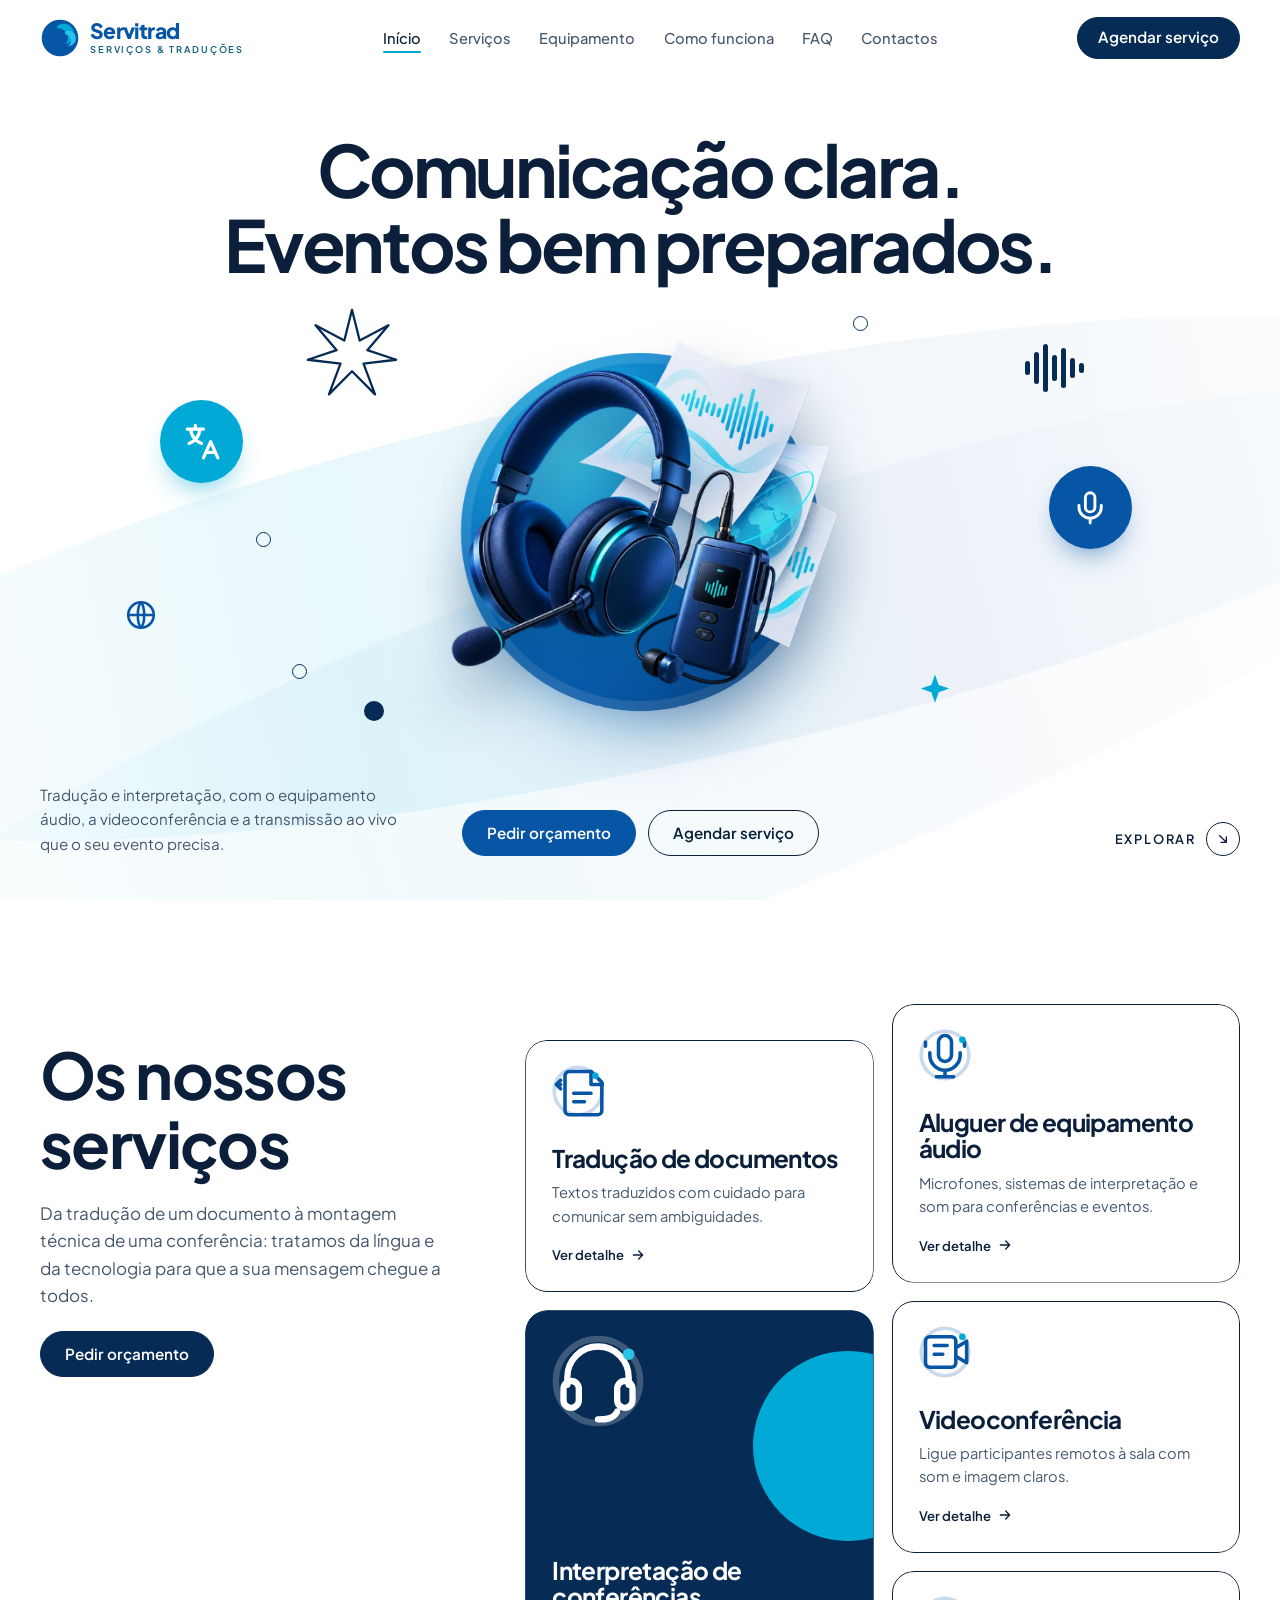
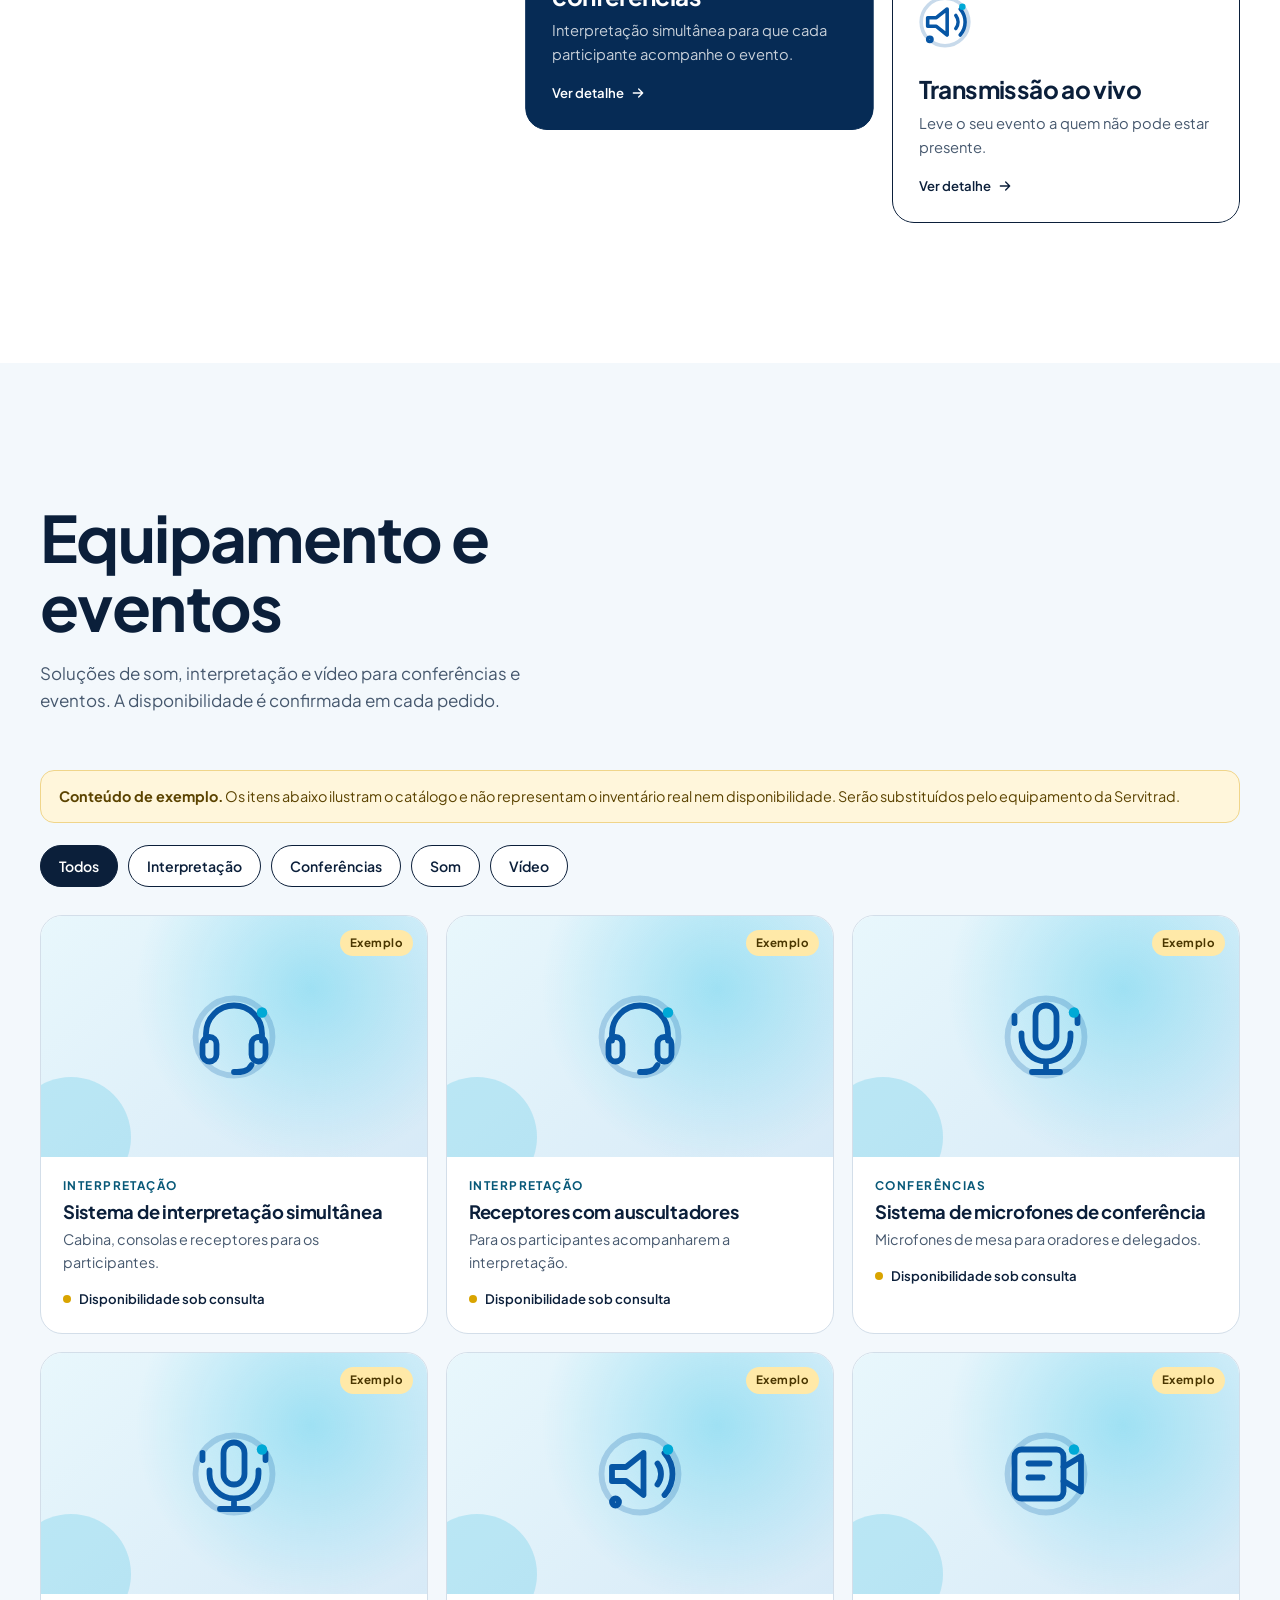
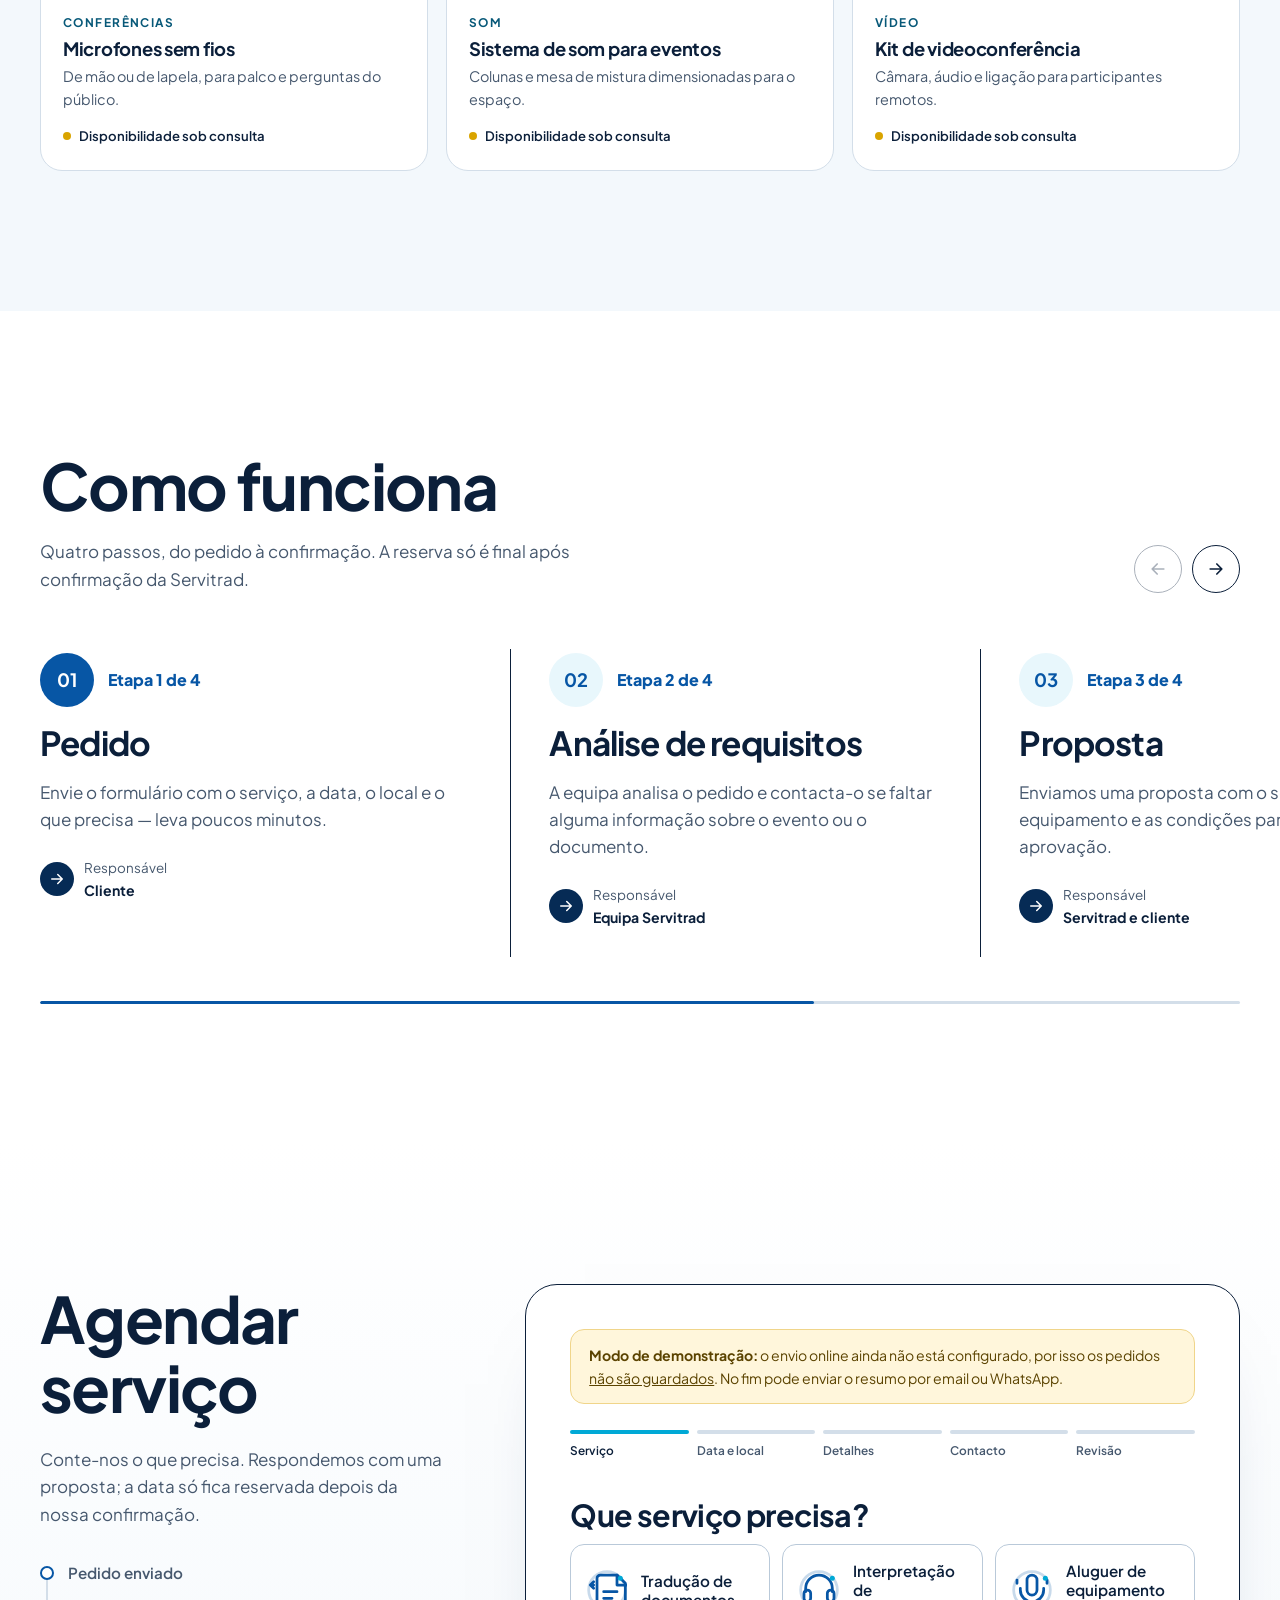
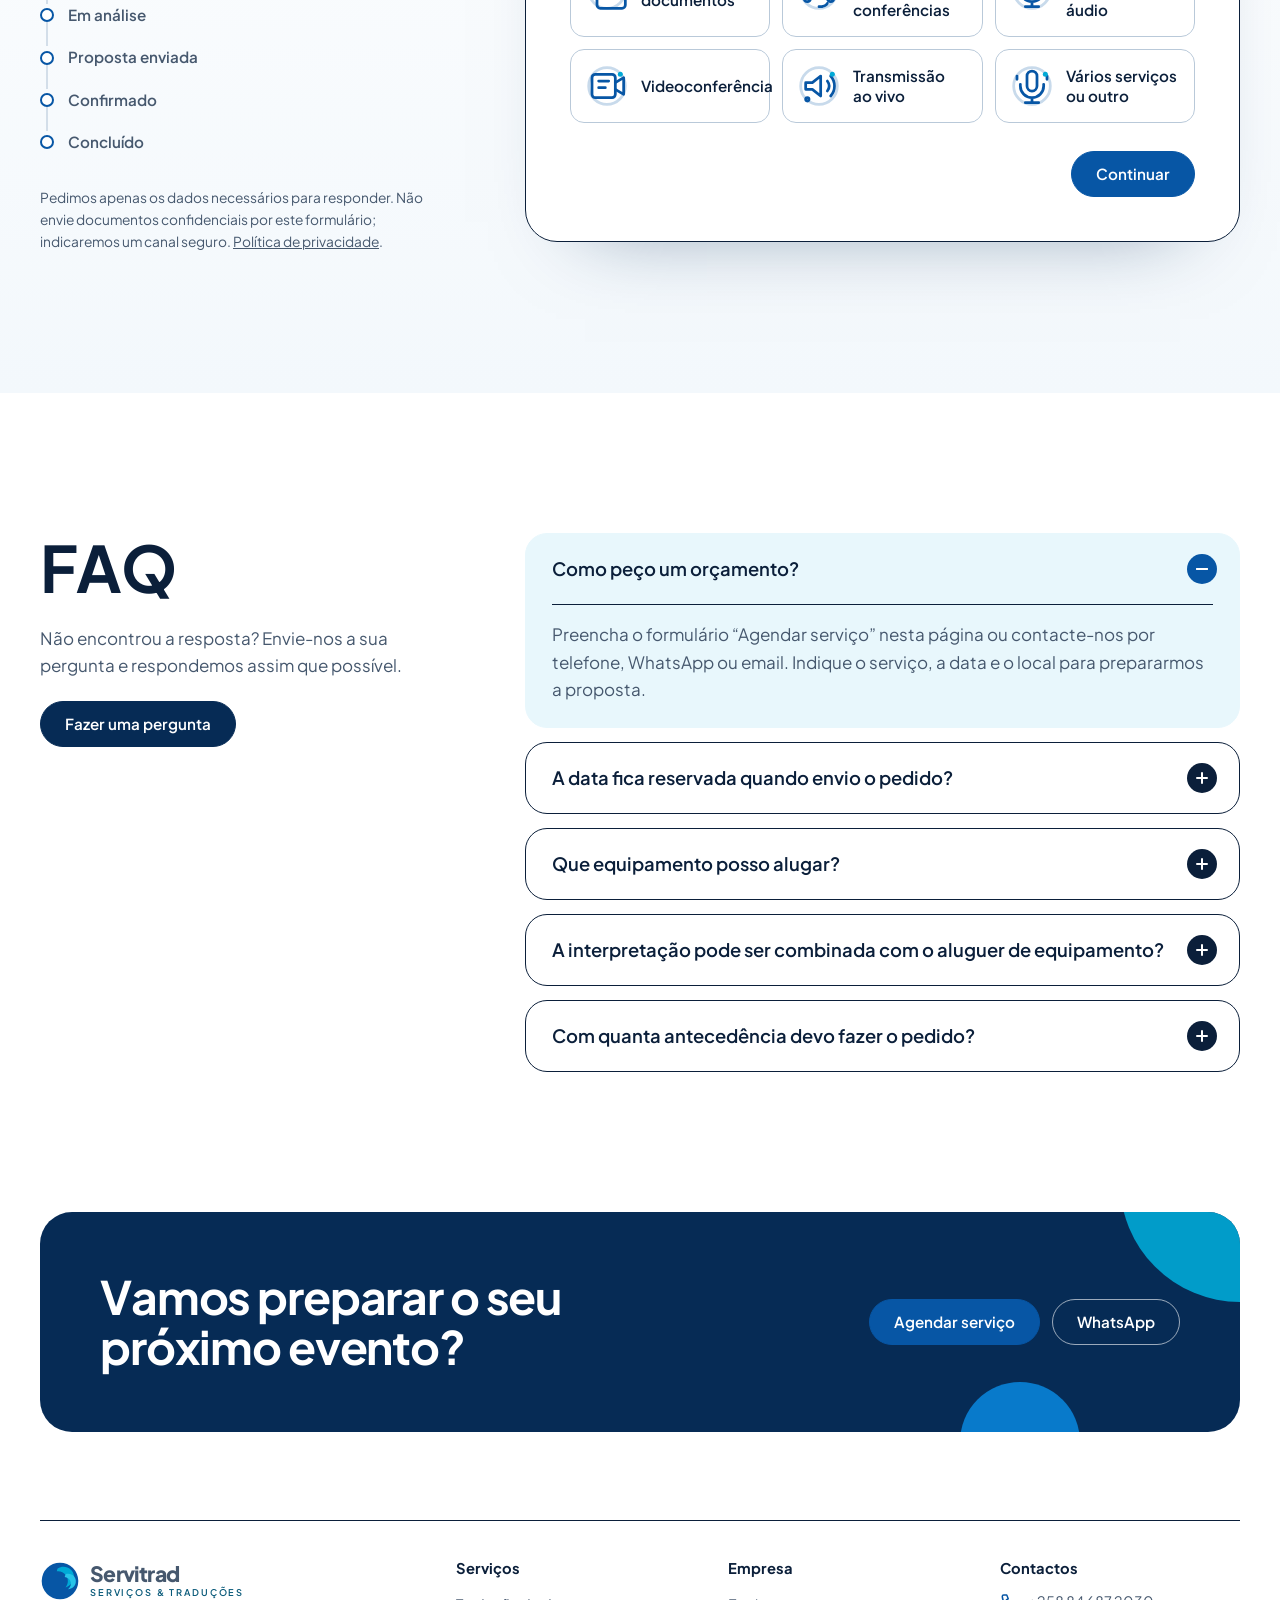
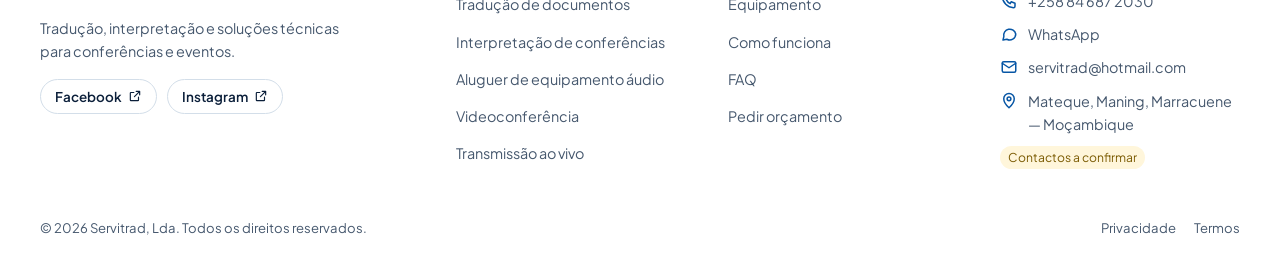
==== index.html @ ef5b6e53 "Website Servitrad: página única com experiência de scroll do vídeo de referência Hero com título let" ====
<!doctype html>
<html lang="pt-MZ">
<head>
  <meta charset="utf-8">
  <meta name="viewport" content="width=device-width, initial-scale=1">
  <title>Servitrad — Tradução, interpretação e soluções para eventos</title>
  <meta name="description" content="Servitrad, Lda: tradução de documentos, interpretação de conferências, aluguer de equipamento áudio, videoconferência e transmissão ao vivo em Moçambique.">
  <meta name="theme-color" content="#0756A5">
  <meta property="og:title" content="Servitrad — Comunicação clara. Eventos bem preparados.">
  <meta property="og:description" content="Tradução, interpretação e soluções técnicas para conferências e eventos.">
  <meta property="og:image" content="assets/3d/hero-interpretacao-traducao-3d-1000.webp">
  <script>document.documentElement.className+=" js"+(matchMedia("(prefers-reduced-motion: reduce)").matches?"":" motion")</script>
  <link rel="icon" href="assets/favicon.svg" type="image/svg+xml">
  <link rel="preconnect" href="https://fonts.googleapis.com">
  <link rel="preconnect" href="https://fonts.gstatic.com" crossorigin>
  <link href="https://fonts.googleapis.com/css2?family=Plus+Jakarta+Sans:wght@400;500;600;700;800&display=swap" rel="stylesheet">
  <link rel="preload" as="image" href="assets/3d/hero-interpretacao-traducao-3d-1000.webp" imagesrcset="assets/3d/hero-interpretacao-traducao-3d-640.webp 640w, assets/3d/hero-interpretacao-traducao-3d-1000.webp 1000w" imagesizes="(max-width: 700px) 80vw, 520px">
  <link rel="stylesheet" href="css/styles.css">
</head>
<body>
  <a class="skip-link" href="#conteudo">Saltar para o conteúdo</a>

  <!-- ============ CABEÇALHO ============ -->
  <header class="site-header" id="topo">
    <div class="container site-header__inner">
      <a class="brand" href="#inicio" aria-label="Servitrad — início">
        <svg class="brand__mark" viewBox="0 0 188 188" aria-hidden="true">
          <circle cx="94" cy="94" r="86" fill="#0756A5"/>
          <path d="M83 35c33-20 75 1 77 38 1 24-17 43-40 52 14-18 15-41 1-59-10-13-25-20-42-18 1-5 2-9 4-13Z" fill="#00A9D6"/>
          <path d="M120 62c28-8 53 13 48 40-3 16-17 29-36 31 13-11 17-27 10-40-5-10-14-17-26-18 2-5 3-9 4-13Z" fill="#27C4E8"/>
        </svg>
        <span class="brand__text"><span class="brand__name">Servitrad</span><span class="brand__tag">Serviços &amp; Traduções</span></span>
      </a>

      <nav class="main-nav" id="main-nav" aria-label="Navegação principal">
        <ul>
          <li><a href="#inicio">Início</a></li>
          <li><a href="#servicos">Serviços</a></li>
          <li><a href="#equipamento">Equipamento</a></li>
          <li><a href="#como-funciona">Como funciona</a></li>
          <li><a href="#faq">FAQ</a></li>
          <li><a href="#contactos">Contactos</a></li>
        </ul>
        <a class="btn btn--dark main-nav__cta-mobile" href="#agendar">Agendar serviço</a>
      </nav>

      <a class="btn btn--dark site-header__cta" href="#agendar">Agendar serviço</a>
      <button class="nav-toggle" type="button" aria-controls="main-nav" aria-expanded="false">
        <span class="sr-only">Abrir menu</span>
        <span class="nav-toggle__bar"></span><span class="nav-toggle__bar"></span>
      </button>
    </div>
  </header>

  <main id="conteudo">
    <!-- ============ HERO ============ -->
    <section class="hero" id="inicio" aria-labelledby="hero-title">
      <div class="hero__bg" aria-hidden="true"><span class="hero__beam hero__beam--1"></span><span class="hero__beam hero__beam--2"></span></div>
      <div class="container hero__inner">
        <h1 class="hero__title" id="hero-title" data-split>Comunicação clara.<br> Eventos bem preparados.</h1>

        <div class="hero__stage">
          <div class="hero__deco" aria-hidden="true">
            <span class="deco deco--bubble" data-depth="0.6" data-float="-40">
              <svg viewBox="0 0 24 24" fill="none" stroke="currentColor" stroke-width="1.8" stroke-linecap="round" stroke-linejoin="round"><path d="M4 5h9M8.5 3v2M6 5c0 4 3 7 6 8M11 5c0 4-3 7-6 8"/><path d="m13 21 4-9 4 9M14.5 18h5"/></svg>
            </span>
            <span class="deco deco--burst" data-depth="0.35" data-float="-90">
              <svg viewBox="0 0 100 100"><path d="M50 4 58 36 88 20 66 46 96 56 62 60 74 92 50 68 26 92 38 60 4 56 34 46 12 20 42 36Z" fill="#fff" stroke="currentColor" stroke-width="2.4" stroke-linejoin="round"/></svg>
            </span>
            <span class="deco deco--ring deco--ring-1" data-depth="0.9" data-float="-30"></span>
            <span class="deco deco--ring deco--ring-2" data-depth="0.5" data-float="-120"></span>
            <span class="deco deco--ring deco--ring-3" data-depth="0.7" data-float="-60"></span>
            <span class="deco deco--dot" data-depth="0.8" data-float="-70"></span>
            <span class="deco deco--wave" data-depth="0.45" data-float="-110">
              <i></i><i></i><i></i><i></i><i></i><i></i><i></i>
            </span>
            <span class="deco deco--mic" data-depth="0.55" data-float="-50">
              <svg viewBox="0 0 24 24" fill="none" stroke="currentColor" stroke-width="1.8" stroke-linecap="round" stroke-linejoin="round"><path d="M12 3a3 3 0 0 0-3 3v6a3 3 0 0 0 6 0V6a3 3 0 0 0-3-3Z"/><path d="M5 11v1a7 7 0 0 0 14 0v-1M12 19v3"/></svg>
            </span>
            <span class="deco deco--spark" data-depth="0.3" data-float="-140">
              <svg viewBox="0 0 24 24"><path d="M12 1l2.6 7.4L22 11l-7.4 2.6L12 21l-2.6-7.4L2 11l7.4-2.6Z" fill="currentColor"/></svg>
            </span>
            <span class="deco deco--globe" data-depth="0.65" data-float="-80">
              <svg viewBox="0 0 24 24" fill="none" stroke="currentColor" stroke-width="1.8" stroke-linecap="round"><circle cx="12" cy="12" r="9"/><path d="M3 12h18M12 3c3 3.2 3 14.8 0 18M12 3c-3 3.2-3 14.8 0 18"/></svg>
            </span>
          </div>

          <div class="hero__orb" data-hero-orb>
            <div class="hero__circle" aria-hidden="true"></div>
            <picture>
              <source type="image/webp" srcset="assets/3d/hero-interpretacao-traducao-3d-640.webp 640w, assets/3d/hero-interpretacao-traducao-3d-1000.webp 1000w" sizes="(max-width: 700px) 80vw, 520px">
              <img class="hero__img" src="assets/3d/hero-interpretacao-traducao-3d.png" width="1254" height="1254"
                   alt="Ilustração 3D de auscultadores de interpretação com microfone, receptor de bolso e folhas de documentos com ondas de som e um globo.">
            </picture>
          </div>
        </div>

        <div class="hero__foot">
          <p class="hero__lead">Tradução e interpretação, com o equipamento áudio, a videoconferência e a transmissão ao vivo que o seu evento precisa.</p>
          <div class="hero__ctas">
            <a class="btn btn--primary" href="#agendar" data-service-cta="">Pedir orçamento</a>
            <a class="btn btn--ghost" href="#agendar">Agendar serviço</a>
          </div>
          <a class="hero__explore" href="#servicos">Explorar <span class="hero__explore-icon"></span></a>
        </div>
      </div>
    </section>

    <!-- ============ SERVIÇOS ============ -->
    <section class="section services" id="servicos" aria-labelledby="servicos-title">
      <div class="container services__inner">
        <div class="services__intro" data-reveal>
          <h2 class="section-title" id="servicos-title" data-split>Os nossos serviços</h2>
          <p>Da tradução de um documento à montagem técnica de uma conferência: tratamos da língua e da tecnologia para que a sua mensagem chegue a todos.</p>
          <a class="btn btn--dark" href="#agendar">Pedir orçamento</a>
        </div>
        <div class="services__grid" id="services-grid"><!-- preenchido por main.js --></div>
      </div>
    </section>

    <!-- ============ EQUIPAMENTO ============ -->
    <section class="section equipment" id="equipamento" aria-labelledby="equipamento-title">
      <div class="container">
        <div class="section-head" data-reveal>
          <h2 class="section-title" id="equipamento-title" data-split>Equipamento e eventos</h2>
          <p>Soluções de som, interpretação e vídeo para conferências e eventos. A disponibilidade é confirmada em cada pedido.</p>
        </div>
        <div class="equipment__notice" id="equipment-notice" role="note" hidden>
          <strong>Conteúdo de exemplo.</strong> Os itens abaixo ilustram o catálogo e não representam o inventário real nem disponibilidade. Serão substituídos pelo equipamento da Servitrad.
        </div>
        <div class="filters" role="group" aria-label="Filtrar equipamento por categoria" id="equipment-filters"></div>
        <ul class="equipment__grid" id="equipment-grid"></ul>
      </div>
    </section>

    <!-- ============ COMO FUNCIONA (faixa horizontal) ============ -->
    <section class="section steps" id="como-funciona" aria-labelledby="como-funciona-title">
      <div class="container steps__head">
        <div data-reveal>
          <h2 class="section-title" id="como-funciona-title" data-split>Como funciona</h2>
          <p>Quatro passos, do pedido à confirmação. A reserva só é final após confirmação da Servitrad.</p>
        </div>
        <div class="steps__controls">
          <button class="icon-btn" type="button" data-steps-prev aria-label="Etapa anterior"></button>
          <button class="icon-btn" type="button" data-steps-next aria-label="Etapa seguinte"></button>
        </div>
      </div>
      <div class="steps__viewport">
        <ol class="steps__track" id="steps-track" tabindex="0" aria-label="Etapas do processo — use as setas para navegar"></ol>
      </div>
      <div class="container"><div class="steps__progress" aria-hidden="true"><span id="steps-progress"></span></div></div>
    </section>

    <!-- ============ AGENDAMENTO ============ -->
    <section class="section booking" id="agendar" aria-labelledby="agendar-title">
      <div class="container booking__inner">
        <div class="booking__aside" data-reveal>
          <h2 class="section-title" id="agendar-title" data-split>Agendar serviço</h2>
          <p>Conte-nos o que precisa. Respondemos com uma proposta; a data só fica reservada depois da nossa confirmação.</p>
          <ol class="status-list" aria-label="Estados de um pedido">
            <li><span></span>Pedido enviado</li>
            <li><span></span>Em análise</li>
            <li><span></span>Proposta enviada</li>
            <li><span></span>Confirmado</li>
            <li><span></span>Concluído</li>
          </ol>
          <p class="booking__privacy">Pedimos apenas os dados necessários para responder. Não envie documentos confidenciais por este formulário; indicaremos um canal seguro. <a href="privacidade.html">Política de privacidade</a>.</p>
        </div>

        <div class="booking__card" data-reveal>
          <div class="demo-banner" id="demo-banner" role="note" hidden>
            <strong>Modo de demonstração:</strong> o envio online ainda não está configurado, por isso os pedidos <u>não são guardados</u>. No fim pode enviar o resumo por email ou WhatsApp.
          </div>

          <ol class="stepper" id="stepper" aria-label="Progresso do pedido"></ol>

          <form class="booking-form" id="booking-form" novalidate>
            <!-- anti-spam -->
            <div class="hp" aria-hidden="true"><label>Não preencher <input type="text" name="website" tabindex="-1" autocomplete="off"></label></div>

            <fieldset class="form-step" data-step="0">
              <legend>Que serviço precisa?</legend>
              <div class="choice-grid" id="service-choices"></div>
              <p class="field-error" data-error-for="servico"></p>
            </fieldset>

            <fieldset class="form-step" data-step="1" hidden>
              <legend>Quando e onde?</legend>
              <div class="field-row">
                <div class="field"><label for="f-data">Data pretendida *</label><input id="f-data" name="data" type="date" required><p class="field-error" data-error-for="data"></p></div>
                <div class="field"><label for="f-hora-inicio">Hora de início</label><input id="f-hora-inicio" name="horaInicio" type="time"></div>
                <div class="field"><label for="f-hora-fim">Hora de fim</label><input id="f-hora-fim" name="horaFim" type="time"><p class="field-error" data-error-for="horaFim"></p></div>
              </div>
              <div class="field">
                <span class="label" id="lbl-modalidade">Modalidade *</span>
                <div class="pill-group" role="radiogroup" aria-labelledby="lbl-modalidade">
                  <label class="pill"><input type="radio" name="modalidade" value="Presencial" required><span>Presencial</span></label>
                  <label class="pill"><input type="radio" name="modalidade" value="Remota"><span>Remota</span></label>
                  <label class="pill"><input type="radio" name="modalidade" value="Híbrida"><span>Híbrida</span></label>
                  <label class="pill"><input type="radio" name="modalidade" value="Não se aplica (documentos)"><span>Não se aplica</span></label>
                </div>
                <p class="field-error" data-error-for="modalidade"></p>
              </div>
              <div class="field"><label for="f-local">Local ou cidade</label><input id="f-local" name="local" type="text" autocomplete="address-level2" placeholder="Ex.: hotel, centro de conferências, cidade"></div>
            </fieldset>

            <fieldset class="form-step" data-step="2" hidden>
              <legend>Detalhes do pedido</legend>
              <div class="field-row">
                <div class="field">
                  <label for="f-participantes">Dimensão aproximada</label>
                  <select id="f-participantes" name="participantes">
                    <option value="">Seleccione…</option>
                    <option>Até 20 pessoas</option>
                    <option>21–50 pessoas</option>
                    <option>51–150 pessoas</option>
                    <option>151–500 pessoas</option>
                    <option>Mais de 500 pessoas</option>
                    <option>Não se aplica</option>
                  </select>
                </div>
                <div class="field"><label for="f-idiomas">Idiomas necessários</label><input id="f-idiomas" name="idiomas" type="text" placeholder="Ex.: de … para …"></div>
              </div>
              <div class="field">
                <span class="label" id="lbl-req">Requisitos técnicos</span>
                <div class="pill-group" role="group" aria-labelledby="lbl-req">
                  <label class="pill"><input type="checkbox" name="requisitos" value="Sistema de interpretação"><span>Sistema de interpretação</span></label>
                  <label class="pill"><input type="checkbox" name="requisitos" value="Microfones"><span>Microfones</span></label>
                  <label class="pill"><input type="checkbox" name="requisitos" value="Som para o espaço"><span>Som para o espaço</span></label>
                  <label class="pill"><input type="checkbox" name="requisitos" value="Videoconferência"><span>Videoconferência</span></label>
                  <label class="pill"><input type="checkbox" name="requisitos" value="Transmissão ao vivo"><span>Transmissão ao vivo</span></label>
                  <label class="pill"><input type="checkbox" name="requisitos" value="Não sei / preciso de aconselhamento"><span>Preciso de aconselhamento</span></label>
                </div>
              </div>
              <div class="field"><label for="f-obs">Observações</label><textarea id="f-obs" name="observacoes" rows="4" maxlength="1500" placeholder="Programa, tipo de documento, número de salas, o que for útil."></textarea></div>
            </fieldset>

            <fieldset class="form-step" data-step="3" hidden>
              <legend>Os seus contactos</legend>
              <div class="field-row">
                <div class="field"><label for="f-nome">Nome *</label><input id="f-nome" name="nome" type="text" autocomplete="name" required maxlength="120"><p class="field-error" data-error-for="nome"></p></div>
                <div class="field"><label for="f-org">Organização</label><input id="f-org" name="organizacao" type="text" autocomplete="organization" maxlength="120"></div>
              </div>
              <div class="field-row">
                <div class="field"><label for="f-email">Email *</label><input id="f-email" name="email" type="email" autocomplete="email" required maxlength="160"><p class="field-error" data-error-for="email"></p></div>
                <div class="field"><label for="f-tel">Telefone / WhatsApp</label><input id="f-tel" name="telefone" type="tel" autocomplete="tel" maxlength="30" placeholder="+258 …"><p class="field-error" data-error-for="telefone"></p></div>
              </div>
              <label class="check"><input type="checkbox" name="consentimento" value="sim" required><span>Aceito ser contactado pela Servitrad sobre este pedido. Os dados são usados apenas para responder. *</span></label>
              <p class="field-error" data-error-for="consentimento"></p>
            </fieldset>

            <fieldset class="form-step" data-step="4" hidden>
              <legend>Rever e enviar</legend>
              <dl class="summary" id="summary"></dl>
              <p class="form-note">Ao enviar, o pedido fica no estado <strong>“Pedido enviado”</strong>. Não é uma reserva: a Servitrad confirma a disponibilidade e envia uma proposta.</p>
            </fieldset>

            <div class="form-actions">
              <button class="btn btn--ghost" type="button" data-prev hidden>Voltar</button>
              <button class="btn btn--primary" type="button" data-next>Continuar</button>
              <button class="btn btn--primary" type="submit" data-submit hidden>Enviar pedido</button>
            </div>
            <p class="form-status" id="form-status" role="status" aria-live="polite"></p>
          </form>

          <div class="form-result" id="form-result" hidden tabindex="-1"></div>
        </div>
      </div>
    </section>

    <!-- ============ FAQ ============ -->
    <section class="section faq" id="faq" aria-labelledby="faq-title">
      <div class="container faq__inner">
        <div class="faq__intro" data-reveal>
          <h2 class="section-title" id="faq-title" data-split>FAQ</h2>
          <p>Não encontrou a resposta? Envie-nos a sua pergunta e respondemos assim que possível.</p>
          <a class="btn btn--dark" href="#contactos">Fazer uma pergunta</a>
        </div>
        <div class="faq__list" id="faq-list"></div>
      </div>
    </section>

    <!-- ============ GUIAS E NOVIDADES (oculta sem artigos) ============ -->
    <section class="section articles" id="guias" aria-labelledby="guias-title" hidden>
      <div class="container">
        <div class="section-head section-head--split" data-reveal>
          <h2 class="section-title" id="guias-title" data-split>Guias e novidades</h2>
          <p>Conselhos práticos sobre tradução, interpretação e preparação técnica de eventos.</p>
        </div>
        <div class="articles__preview-note" id="articles-preview-note" role="note" hidden>Pré-visualização de layout — estes cartões não são artigos reais e não estão publicados.</div>
        <div class="articles__grid" id="articles-grid"></div>
      </div>
    </section>
  </main>

  <!-- ============ RODAPÉ ============ -->
  <footer class="site-footer" id="contactos" aria-labelledby="contactos-title">
    <div class="container">
      <div class="site-footer__cta" data-reveal>
        <h2 id="contactos-title" data-split>Vamos preparar o seu próximo evento?</h2>
        <div class="site-footer__cta-actions">
          <a class="btn btn--primary" href="#agendar">Agendar serviço</a>
          <a class="btn btn--ghost-light" id="footer-whatsapp" href="#" target="_blank" rel="noopener">WhatsApp</a>
        </div>
      </div>
      <div class="site-footer__grid">
        <div class="site-footer__brand">
          <a class="brand brand--light" href="#inicio" aria-label="Servitrad — voltar ao início">
            <svg class="brand__mark" viewBox="0 0 188 188" aria-hidden="true">
              <circle cx="94" cy="94" r="86" fill="#0756A5"/>
              <path d="M83 35c33-20 75 1 77 38 1 24-17 43-40 52 14-18 15-41 1-59-10-13-25-20-42-18 1-5 2-9 4-13Z" fill="#00A9D6"/>
              <path d="M120 62c28-8 53 13 48 40-3 16-17 29-36 31 13-11 17-27 10-40-5-10-14-17-26-18 2-5 3-9 4-13Z" fill="#27C4E8"/>
            </svg>
            <span class="brand__text"><span class="brand__name">Servitrad</span><span class="brand__tag">Serviços &amp; Traduções</span></span>
          </a>
          <p>Tradução, interpretação e soluções técnicas para conferências e eventos.</p>
          <ul class="socials" id="footer-socials"></ul>
        </div>
        <div><h3>Serviços</h3><ul id="footer-services"></ul></div>
        <div><h3>Empresa</h3><ul>
          <li><a href="#equipamento">Equipamento</a></li>
          <li><a href="#como-funciona">Como funciona</a></li>
          <li><a href="#faq">FAQ</a></li>
          <li><a href="#agendar">Pedir orçamento</a></li>
        </ul></div>
        <div><h3>Contactos</h3><ul class="contact-list" id="footer-contacts"></ul></div>
      </div>
      <div class="site-footer__bottom">
        <p>© <span id="year"></span> <span id="company-name"></span>. Todos os direitos reservados.</p>
        <ul><li><a href="privacidade.html">Privacidade</a></li><li><a href="privacidade.html#termos">Termos</a></li></ul>
      </div>
    </div>
  </footer>

  <!-- Detalhe de serviço -->
  <dialog class="service-dialog" id="service-dialog" aria-labelledby="dialog-title">
    <div class="service-dialog__inner">
      <button class="icon-btn service-dialog__close" type="button" data-close aria-label="Fechar"></button>
      <div class="service-dialog__icon" id="dialog-icon"></div>
      <h3 id="dialog-title"></h3>
      <p id="dialog-text"></p>
      <ul class="ticks" id="dialog-points"></ul>
      <a class="btn btn--primary" href="#agendar" id="dialog-cta">Pedir orçamento</a>
    </div>
  </dialog>

  <noscript>
    <div class="noscript">Para ver todo o conteúdo e enviar pedidos, active o JavaScript. Contacto: +258 84 687 2030 · servitrad@hotmail.com</div>
  </noscript>

  <script src="js/content.js"></script>
  <script src="js/icons.js"></script>
  <script src="js/main.js"></script>
</body>
</html>
---- css/styles.css ----
/* ==========================================================================
   Servitrad — estilos
   Estrutura: tokens · base · componentes · secções · animação · responsivo
   ========================================================================== */

:root {
  /* Marca (estimativa da página pública — ver docs/referencia) */
  --royal: #0756A5;
  --vivid: #087ACB;
  --cyan: #00A9D6;
  --cyan-2: #27C4E8;
  --petrol: #075878;
  --deep: #062B55;          /* azul profundo para superfícies escuras */

  /* Neutros */
  --ink: #0B1F3A;
  --ink-soft: #46586E;
  --line: #0B1F3A;
  --line-soft: #D3DEE9;
  --tint: #E8F7FC;
  --tint-2: #F3F8FC;
  --bg: #FFFFFF;

  --radius-s: 14px;
  --radius: 22px;
  --radius-l: 32px;
  --shadow: 0 18px 40px -22px rgba(6, 43, 85, .45);
  --ease: cubic-bezier(.22, .8, .24, 1);
  --container: 1200px;
  --gutter: clamp(16px, 4vw, 40px);
  --header-h: 76px;

  --font: "Plus Jakarta Sans", system-ui, -apple-system, "Segoe UI", Roboto, Arial, sans-serif;
  color-scheme: light;
}

/* ---------- base ---------- */
*, *::before, *::after { box-sizing: border-box; }
html { scroll-behavior: smooth; scroll-padding-top: calc(var(--header-h) + 12px); -webkit-text-size-adjust: 100%; }
body {
  margin: 0;
  font-family: var(--font);
  font-size: 1.0625rem;
  line-height: 1.6;
  color: var(--ink);
  background: var(--bg);
  overflow-x: hidden;
  -webkit-font-smoothing: antialiased;
}
img, svg { display: block; max-width: 100%; }
a { color: inherit; }
button, input, select, textarea { font: inherit; color: inherit; }
h1, h2, h3, h4 { margin: 0; line-height: 1.08; letter-spacing: -0.025em; font-weight: 700; }
p { margin: 0; }
ul, ol { margin: 0; padding: 0; list-style: none; }
[hidden] { display: none !important; }

:focus-visible { outline: 3px solid var(--vivid); outline-offset: 3px; border-radius: 6px; }

.container { width: 100%; max-width: calc(var(--container) + 2 * var(--gutter)); margin: 0 auto; padding-inline: var(--gutter); }
.sr-only { position: absolute; width: 1px; height: 1px; overflow: hidden; clip: rect(0 0 0 0); white-space: nowrap; }
.skip-link { position: absolute; left: 16px; top: -60px; z-index: 100; background: var(--ink); color: #fff; padding: 10px 16px; border-radius: 999px; text-decoration: none; }
.skip-link:focus { top: 12px; }

.section { padding-block: clamp(72px, 11vw, 140px); position: relative; }
.section-title { font-size: clamp(2.3rem, 5.2vw, 4rem); }
.section-head { display: grid; gap: 18px; max-width: 640px; margin-bottom: clamp(32px, 5vw, 56px); }
.section-head p, .services__intro p, .faq__intro p, .steps__head p, .booking__aside > p { color: var(--ink-soft); max-width: 46ch; }
.section-head--split { max-width: none; grid-template-columns: 1fr minmax(0, 360px); align-items: end; }

/* ---------- botões ---------- */
.btn {
  --b-bg: var(--ink); --b-fg: #fff; --b-bd: var(--ink);
  display: inline-flex; align-items: center; justify-content: center; gap: .5em;
  min-height: 46px; padding: 0 24px;
  border-radius: 999px; border: 1.5px solid var(--b-bd);
  background: var(--b-bg); color: var(--b-fg);
  font-weight: 600; font-size: .95rem; text-decoration: none; cursor: pointer; white-space: nowrap;
  transition: transform .25s var(--ease), background-color .25s, color .25s, border-color .25s, box-shadow .25s;
}
.btn:hover { transform: translateY(-2px); box-shadow: var(--shadow); }
.btn:active { transform: translateY(0); }
.btn--dark { --b-bg: var(--deep); --b-bd: var(--deep); }
.btn--dark:hover { --b-bg: var(--royal); --b-bd: var(--royal); }
.btn--primary { --b-bg: var(--royal); --b-bd: var(--royal); }
.btn--primary:hover { --b-bg: var(--vivid); --b-bd: var(--vivid); }
.btn--ghost { --b-bg: transparent; --b-fg: var(--ink); --b-bd: var(--ink); }
.btn--ghost:hover { --b-bg: var(--ink); --b-fg: #fff; }
.btn--ghost-light { --b-bg: transparent; --b-fg: #fff; --b-bd: rgba(255,255,255,.6); }
.btn--ghost-light:hover { --b-bg: #fff; --b-fg: var(--deep); --b-bd: #fff; }
.btn[disabled] { opacity: .55; cursor: progress; transform: none; box-shadow: none; }

.icon-btn {
  width: 48px; height: 48px; border-radius: 50%;
  display: inline-grid; place-items: center;
  border: 1.5px solid var(--ink); background: #fff; color: var(--ink); cursor: pointer;
  transition: background-color .25s, color .25s, transform .25s var(--ease), opacity .25s;
}
.icon-btn svg { width: 20px; height: 20px; }
.icon-btn:hover:not([disabled]) { background: var(--ink); color: #fff; }
.icon-btn[disabled] { opacity: .35; cursor: default; }

/* ---------- marca ---------- */
.brand { display: inline-flex; align-items: center; gap: 10px; text-decoration: none; color: var(--royal); }
.brand__mark { width: 40px; height: 40px; flex: none; }
.brand__text { display: grid; line-height: 1; }
.brand__name { font-weight: 800; font-size: 1.32rem; letter-spacing: -0.03em; }
.brand__tag { font-size: .58rem; letter-spacing: .2em; text-transform: uppercase; color: var(--petrol); margin-top: 4px; font-weight: 600; }
.brand--light { color: var(--royal); }

/* ---------- cabeçalho ---------- */
.site-header {
  position: sticky; top: 0; z-index: 50;
  height: var(--header-h);
  background: rgba(255,255,255,.82);
  backdrop-filter: saturate(1.6) blur(14px);
  -webkit-backdrop-filter: saturate(1.6) blur(14px);
  border-bottom: 1px solid transparent;
  transition: border-color .3s, box-shadow .3s;
}
.site-header.is-scrolled { border-bottom-color: var(--line-soft); }
.site-header__inner { height: 100%; display: flex; align-items: center; gap: 24px; }
.main-nav { margin-inline: auto; }
.main-nav ul { display: flex; gap: clamp(14px, 2.2vw, 30px); }
.main-nav a:not(.btn) { text-decoration: none; font-size: .92rem; font-weight: 500; color: var(--ink-soft); position: relative; padding: 6px 0; transition: color .2s; }
.main-nav a:not(.btn)::after { content: ""; position: absolute; left: 0; right: 0; bottom: 0; height: 2px; background: var(--cyan); transform: scaleX(0); transform-origin: left; transition: transform .3s var(--ease); border-radius: 2px; }
.main-nav a:not(.btn):hover, .main-nav a[aria-current="true"] { color: var(--ink); }
.main-nav a:not(.btn):hover::after, .main-nav a[aria-current="true"]::after { transform: scaleX(1); }
.main-nav__cta-mobile { display: none; }
.site-header__cta { min-height: 42px; padding-inline: 20px; }

.nav-toggle { display: none; width: 46px; height: 46px; border-radius: 50%; border: 1.5px solid var(--ink); background: #fff; cursor: pointer; position: relative; }
.nav-toggle__bar { position: absolute; left: 13px; right: 13px; height: 2px; background: var(--ink); border-radius: 2px; transition: transform .3s var(--ease), top .3s var(--ease); }
.nav-toggle__bar:nth-of-type(2) { top: 18px; }
.nav-toggle__bar:nth-of-type(3) { top: 25px; }
.nav-toggle[aria-expanded="true"] .nav-toggle__bar:nth-of-type(2) { top: 21px; transform: rotate(45deg); }
.nav-toggle[aria-expanded="true"] .nav-toggle__bar:nth-of-type(3) { top: 21px; transform: rotate(-45deg); }

/* ---------- HERO ---------- */
.hero { position: relative; overflow: hidden; padding-top: clamp(28px, 5vw, 56px); padding-bottom: clamp(28px, 4vw, 44px); min-height: calc(100svh - var(--header-h)); display: flex; }
.hero__bg { position: absolute; inset: 0; pointer-events: none; }
.hero__beam { position: absolute; width: 140%; height: 46%; left: -20%; border-radius: 50%; background: linear-gradient(90deg, rgba(0,169,214,0), rgba(0,169,214,.09), rgba(7,86,165,.05), rgba(0,169,214,0)); transform: rotate(-12deg); }
.hero__beam--1 { top: 38%; }
.hero__beam--2 { top: 58%; opacity: .6; transform: rotate(-20deg); }
.hero__inner { position: relative; display: flex; flex-direction: column; align-items: center; flex: 1; }
.hero__title { text-align: center; font-size: clamp(2.3rem, 5.6vw, 5rem); line-height: 1.04; letter-spacing: -0.045em; font-weight: 700; text-wrap: balance; }

.hero__stage { position: relative; width: 100%; flex: 1; min-height: clamp(300px, 34vw, 430px); display: grid; place-items: center; margin-block: clamp(4px, 1.5vw, 16px); }
.hero__orb { position: relative; width: clamp(240px, 28vw, 380px); aspect-ratio: 1; will-change: transform; }
.hero__circle { position: absolute; inset: 0; border-radius: 50%; background: radial-gradient(circle at 32% 28%, var(--cyan-2) 0%, var(--vivid) 42%, var(--royal) 72%, var(--deep) 100%); box-shadow: 0 40px 80px -40px rgba(7,86,165,.7), inset 0 0 0 10px rgba(255,255,255,.12); }
.hero__circle::after { content: ""; position: absolute; inset: 8%; border-radius: 50%; background: linear-gradient(140deg, rgba(255,255,255,.28), rgba(255,255,255,0) 45%); }
.hero__img { position: absolute; width: 112%; max-width: none; left: -6%; top: -9%; height: auto; filter: drop-shadow(0 30px 30px rgba(6,43,85,.35)); }

.hero__deco { position: absolute; inset: 0; pointer-events: none; }
.deco { position: absolute; display: grid; place-items: center; will-change: transform; color: var(--deep); }
.deco--bubble { width: clamp(56px, 6.5vw, 84px); aspect-ratio: 1; border-radius: 50%; background: var(--cyan); color: #fff; left: 10%; top: 22%; box-shadow: 0 14px 30px -14px rgba(0,169,214,.8); }
.deco--bubble svg { width: 52%; }
.deco--burst { width: clamp(64px, 7.5vw, 104px); left: 22%; top: 2%; }
.deco--ring { border: 1.6px solid var(--deep); border-radius: 50%; width: 15px; aspect-ratio: 1; }
.deco--ring-1 { left: 18%; top: 50%; }
.deco--ring-2 { right: 31%; top: 4%; }
.deco--ring-3 { left: 21%; top: 78%; }
.deco--dot { width: 20px; aspect-ratio: 1; border-radius: 50%; background: var(--deep); left: 27%; top: 86%; }
.deco--wave { right: 13%; top: 10%; display: flex; gap: 4px; align-items: center; height: 48px; }
.deco--wave i { display: block; width: 5px; border-radius: 3px; background: var(--deep); }
.deco--wave i:nth-child(1) { height: 30%; } .deco--wave i:nth-child(2) { height: 65%; } .deco--wave i:nth-child(3) { height: 100%; }
.deco--wave i:nth-child(4) { height: 55%; } .deco--wave i:nth-child(5) { height: 85%; } .deco--wave i:nth-child(6) { height: 40%; } .deco--wave i:nth-child(7) { height: 22%; }
.deco--mic { width: clamp(56px, 6.5vw, 84px); aspect-ratio: 1; border-radius: 50%; background: var(--royal); color: #fff; right: 9%; top: 36%; box-shadow: 0 14px 30px -14px rgba(7,86,165,.8); }
.deco--mic svg { width: 46%; }
.deco--spark { width: 34px; right: 24%; top: 80%; color: var(--cyan); }
.deco--globe { width: 34px; left: 7%; top: 64%; color: var(--royal); }

.hero__foot { width: 100%; display: grid; grid-template-columns: 1fr auto 1fr; align-items: end; gap: 24px; }
.hero__lead { font-size: .95rem; color: var(--ink-soft); max-width: 33ch; }
.hero__ctas { display: flex; gap: 12px; flex-wrap: wrap; justify-content: center; }
.hero__explore { justify-self: end; display: inline-flex; align-items: center; gap: 10px; text-decoration: none; font-size: .8rem; letter-spacing: .14em; text-transform: uppercase; font-weight: 600; }
.hero__explore-icon { width: 34px; height: 34px; border-radius: 50%; border: 1.5px solid var(--ink); display: grid; place-items: center; transition: background .25s, color .25s, transform .3s var(--ease); }
.hero__explore-icon svg { width: 16px; height: 16px; }
.hero__explore:hover .hero__explore-icon { background: var(--ink); color: #fff; transform: rotate(45deg); }

/* ---------- SERVIÇOS ---------- */
.services__inner { display: grid; grid-template-columns: minmax(0, 0.8fr) minmax(0, 1.4fr); gap: clamp(32px, 6vw, 88px); align-items: start; }
.services__intro { display: grid; gap: 22px; justify-items: start; position: sticky; top: calc(var(--header-h) + 48px); }
.services__grid { display: grid; grid-template-columns: 1fr 1fr; gap: 18px; align-items: start; }
.services__col { display: grid; gap: 18px; }
.services__col:nth-child(2) { margin-top: -36px; }

.svc-card {
  --c-bg: #fff; --c-fg: var(--ink); --c-sub: var(--ink-soft);
  position: relative; overflow: hidden; isolation: isolate;
  display: flex; flex-direction: column; justify-content: flex-end; gap: 10px;
  width: 100%; min-height: 236px; padding: 24px 26px 26px;
  text-align: left; cursor: pointer;
  background: var(--c-bg); color: var(--c-fg);
  border: 1.5px solid var(--line); border-radius: var(--radius);
  transition: transform .35s var(--ease), box-shadow .35s var(--ease), background-color .45s, color .45s, border-color .35s;
}
.svc-card h3 { font-size: clamp(1.3rem, 1.9vw, 1.6rem); margin-top: 18px; }
.svc-card p { font-size: .92rem; color: var(--c-sub); transition: color .45s; }
.svc-card .svc-card__icon { width: 52px; height: 52px; margin-bottom: auto; flex: none; color: var(--royal); transition: color .45s, transform .45s var(--ease); }
.svc-card .svc-card__more { display: inline-flex; align-items: center; gap: 6px; font-size: .82rem; font-weight: 600; margin-top: 6px; }
.svc-card .svc-card__more svg { width: 16px; height: 16px; transition: transform .3s var(--ease); }
.svc-card::before {
  content: ""; position: absolute; z-index: -1; width: 150px; aspect-ratio: 1; border-radius: 50%;
  background: var(--cyan); right: -64px; top: 24px;
  transform: scale(0); transform-origin: 100% 50%; transition: transform .55s var(--ease), background-color .45s;
}
.svc-card:hover, .svc-card:focus-visible { transform: translateY(-6px); box-shadow: var(--shadow); }
.svc-card:hover::before, .svc-card:focus-visible::before { transform: scale(1); background: var(--tint); }
.svc-card:hover .svc-card__more svg { transform: translateX(4px); }
.svc-card:hover .svc-card__icon { transform: rotate(-6deg) scale(1.05); }
.svc-card--tall { min-height: 420px; }
.svc-card--tall .svc-card__icon { width: 92px; height: 92px; }
.svc-card--featured { --c-bg: var(--deep); --c-fg: #fff; --c-sub: rgba(255,255,255,.78); border-color: var(--deep); }
.svc-card--featured .svc-card__icon { color: #fff; }
.svc-card--featured::before { transform: scale(1); width: 190px; right: -70px; top: 40px; background: var(--cyan); }
.svc-card--featured:hover::before { background: var(--cyan-2); transform: scale(1.08); }
.svc-icon__ring { stroke: currentColor; opacity: .22; }
.svc-icon__dot { fill: var(--cyan); }
.svc-card--featured .svc-icon__dot { fill: var(--cyan-2); }

/* ---------- EQUIPAMENTO ---------- */
.equipment { background: var(--tint-2); }
.equipment__notice { display: block; padding: 14px 18px; border-radius: var(--radius-s); background: #FFF6DB; border: 1px solid #F0D58A; color: #5B4300; font-size: .9rem; margin-bottom: 22px; }
.filters { display: flex; flex-wrap: wrap; gap: 10px; margin-bottom: 28px; }
.filter { min-height: 42px; padding: 0 18px; border-radius: 999px; border: 1.5px solid var(--ink); background: #fff; cursor: pointer; font-weight: 600; font-size: .88rem; transition: background-color .25s, color .25s; }
.filter[aria-pressed="true"] { background: var(--ink); color: #fff; }
.filter:hover:not([aria-pressed="true"]) { background: var(--tint); }
.equipment__grid { display: grid; grid-template-columns: repeat(3, minmax(0, 1fr)); gap: 18px; }
.eq-card { background: #fff; border: 1.5px solid var(--line-soft); border-radius: var(--radius); overflow: hidden; display: flex; flex-direction: column; transition: transform .35s var(--ease), box-shadow .35s var(--ease), border-color .35s; }
.eq-card:hover { transform: translateY(-4px); box-shadow: var(--shadow); border-color: var(--royal); }
.eq-card__media { position: relative; aspect-ratio: 16 / 10; display: grid; place-items: center; background: radial-gradient(circle at 70% 30%, rgba(39,196,232,.35), transparent 55%), linear-gradient(140deg, var(--tint), #D7EAF7); overflow: hidden; }
.eq-card__media img { width: 100%; height: 100%; object-fit: cover; }
.eq-card__media .svc-icon { width: 84px; height: 84px; color: var(--royal); transition: transform .5s var(--ease); }
.eq-card:hover .eq-card__media .svc-icon { transform: scale(1.08) rotate(-4deg); }
.eq-card__media::after { content: ""; position: absolute; width: 120px; aspect-ratio: 1; border-radius: 50%; background: rgba(0,169,214,.18); left: -30px; bottom: -40px; }
.badge { position: absolute; top: 14px; right: 14px; z-index: 1; font-size: .72rem; font-weight: 700; letter-spacing: .04em; padding: 4px 10px; border-radius: 999px; background: var(--ink); color: #fff; }
.badge--example { background: #FFE9A8; color: #4A3600; }
.eq-card__body { padding: 20px 22px 24px; display: grid; gap: 6px; }
.eq-card__cat { font-size: .74rem; letter-spacing: .12em; text-transform: uppercase; color: var(--petrol); font-weight: 700; }
.eq-card h3 { font-size: 1.15rem; letter-spacing: -0.015em; }
.eq-card p { font-size: .9rem; color: var(--ink-soft); }
.eq-card__avail { margin-top: 8px; font-size: .82rem; font-weight: 600; color: var(--ink); display: flex; align-items: center; gap: 8px; }
.eq-card__avail::before { content: ""; width: 8px; height: 8px; border-radius: 50%; background: #D9A400; }

/* ---------- COMO FUNCIONA ---------- */
.steps { overflow: hidden; }
.steps__head { display: flex; justify-content: space-between; align-items: end; gap: 24px; margin-bottom: clamp(32px, 5vw, 56px); }
.steps__head > div:first-child { display: grid; gap: 18px; }
.steps__controls { display: flex; gap: 10px; flex: none; }
.steps__viewport { position: relative; }
.steps__track {
  display: flex; overflow-x: auto; overscroll-behavior-x: contain; scroll-snap-type: x mandatory;
  scroll-padding-inline: max(var(--gutter), calc((100vw - var(--container)) / 2));
  padding-inline: max(var(--gutter), calc((100vw - var(--container)) / 2));
  padding-bottom: 8px; scrollbar-width: none;
}
.steps__track::-webkit-scrollbar { display: none; }
.steps__track:focus-visible { outline-offset: -3px; }
.step { flex: 0 0 min(82vw, 470px); scroll-snap-align: start; padding: 4px clamp(20px, 3vw, 40px) 8px; border-left: 1.5px solid var(--line); display: grid; gap: 18px; align-content: start; }
.step:first-child { border-left: 0; padding-left: 0; }
.step__num { display: flex; align-items: center; gap: 14px; font-weight: 800; font-size: 1rem; color: var(--royal); }
.step__num b { display: grid; place-items: center; width: 54px; height: 54px; border-radius: 50%; background: var(--tint); font-size: 1.15rem; color: var(--royal); transition: background-color .4s, color .4s; }
.step:hover .step__num b, .step.is-current .step__num b { background: var(--royal); color: #fff; }
.step h3 { font-size: clamp(1.6rem, 2.6vw, 2.15rem); }
.step p { color: var(--ink-soft); max-width: 38ch; }
.step__chip { display: inline-flex; align-items: center; gap: 10px; font-size: .84rem; color: var(--ink-soft); margin-top: 6px; }
.step__chip span:first-child { width: 34px; height: 34px; border-radius: 50%; background: var(--deep); display: grid; place-items: center; }
.step__chip span:first-child svg { width: 18px; height: 18px; color: #fff; }
.step__chip strong { color: var(--ink); display: block; font-size: .88rem; }
.step--final { background: var(--deep); color: #fff; border-radius: var(--radius); border-left: 0; padding: 30px clamp(22px, 3vw, 40px); margin-left: 24px; position: relative; overflow: hidden; }
.step--final p { color: rgba(255,255,255,.8); }
.step--final .step__num, .step--final .step__chip, .step--final .step__chip strong { color: #fff; }
.step--final .step__num b { background: var(--cyan); color: var(--deep); }
.step--final::after { content: ""; position: absolute; width: 180px; aspect-ratio: 1; border-radius: 50%; background: var(--cyan); opacity: .9; right: -80px; bottom: -80px; }
.step--final > * { position: relative; z-index: 1; }
.steps__progress { margin-top: 36px; height: 3px; border-radius: 3px; background: var(--line-soft); overflow: hidden; }
.steps__progress span { display: block; height: 100%; width: 25%; background: var(--royal); border-radius: 3px; transform-origin: left; transition: width .2s linear; }

/* ---------- AGENDAMENTO ---------- */
.booking { background: linear-gradient(180deg, #fff 0%, var(--tint-2) 100%); }
.booking__inner { display: grid; grid-template-columns: minmax(0, 0.8fr) minmax(0, 1.4fr); gap: clamp(32px, 6vw, 88px); align-items: start; }
.booking__aside { display: grid; gap: 24px; position: sticky; top: calc(var(--header-h) + 48px); }
.booking__privacy { font-size: .86rem; color: var(--ink-soft); }
.status-list { display: grid; gap: 0; counter-reset: s; }
.status-list li { position: relative; display: flex; align-items: center; gap: 14px; padding: 9px 0; font-weight: 600; font-size: .95rem; color: var(--ink-soft); }
.status-list li span { width: 14px; height: 14px; border-radius: 50%; border: 2px solid var(--royal); background: #fff; flex: none; position: relative; z-index: 1; }
.status-list li:not(:last-child)::after { content: ""; position: absolute; left: 6px; top: 28px; height: calc(100% - 18px); width: 2px; background: var(--line-soft); }
.status-list li.is-done span { background: var(--royal); }
.status-list li.is-done { color: var(--ink); }

.booking__card { background: #fff; border: 1.5px solid var(--line); border-radius: var(--radius-l); padding: clamp(22px, 4vw, 44px); box-shadow: 0 40px 80px -60px rgba(6,43,85,.5); }
.demo-banner { display: block; padding: 14px 18px; border-radius: var(--radius-s); background: #FFF6DB; border: 1px solid #F0D58A; color: #5B4300; font-size: .88rem; margin-bottom: 26px; }

.stepper { display: grid; grid-template-columns: repeat(5, 1fr); gap: 8px; margin-bottom: 30px; }
.stepper li { display: grid; gap: 8px; font-size: .74rem; font-weight: 600; color: var(--ink-soft); }
.stepper li::before { content: ""; height: 4px; border-radius: 4px; background: var(--line-soft); transition: background-color .4s var(--ease); }
.stepper li.is-active, .stepper li.is-done { color: var(--ink); }
.stepper li.is-active::before { background: var(--cyan); }
.stepper li.is-done::before { background: var(--royal); }

.form-step { border: 0; margin: 0; padding: 0; display: grid; gap: 20px; min-width: 0; }
.form-step.is-entering { animation: stepIn .5s var(--ease); }
@keyframes stepIn { from { opacity: 0; transform: translateX(24px); } }
.form-step legend { font-size: clamp(1.4rem, 2.4vw, 1.9rem); font-weight: 700; letter-spacing: -0.02em; margin-bottom: 4px; padding: 0; }
.field { display: grid; gap: 8px; min-width: 0; }
.field-row { display: grid; grid-template-columns: repeat(auto-fit, minmax(170px, 1fr)); gap: 16px; }
.field label, .label { font-size: .86rem; font-weight: 600; }
input[type="text"], input[type="email"], input[type="tel"], input[type="date"], input[type="time"], select, textarea {
  width: 100%; min-height: 50px; padding: 12px 16px;
  border: 1.5px solid #B9C9D9; border-radius: var(--radius-s); background: #fff;
  font-size: 1rem; transition: border-color .2s, box-shadow .2s;
}
textarea { resize: vertical; min-height: 120px; }
input:hover, select:hover, textarea:hover { border-color: var(--ink-soft); }
input:focus, select:focus, textarea:focus { outline: none; border-color: var(--royal); box-shadow: 0 0 0 4px rgba(8,122,203,.18); }
[aria-invalid="true"] { border-color: #C0292B !important; }
.field-error { color: #B3261E; font-size: .82rem; font-weight: 600; min-height: 0; }
.field-error:empty { display: none; }

.choice-grid { display: grid; grid-template-columns: repeat(auto-fit, minmax(200px, 1fr)); gap: 12px; }
.choice { position: relative; display: flex; align-items: center; gap: 14px; padding: 16px; border: 1.5px solid #B9C9D9; border-radius: var(--radius-s); cursor: pointer; transition: border-color .25s, background-color .25s, transform .25s var(--ease); }
.choice:hover { border-color: var(--ink); transform: translateY(-2px); }
.choice input { position: absolute; opacity: 0; pointer-events: none; }
.choice .svc-icon { width: 40px; height: 40px; flex: none; color: var(--royal); }
.choice span { font-weight: 600; font-size: .95rem; line-height: 1.3; }
.choice:has(input:checked) { border-color: var(--royal); background: var(--tint); box-shadow: inset 0 0 0 1px var(--royal); }
.choice:has(input:focus-visible) { outline: 3px solid var(--vivid); outline-offset: 2px; }

.pill-group { display: flex; flex-wrap: wrap; gap: 10px; }
.pill { position: relative; cursor: pointer; }
.pill input { position: absolute; opacity: 0; pointer-events: none; }
.pill span { display: inline-flex; align-items: center; min-height: 42px; padding: 0 18px; border-radius: 999px; border: 1.5px solid #B9C9D9; font-size: .9rem; font-weight: 600; transition: background-color .2s, border-color .2s, color .2s; }
.pill:hover span { border-color: var(--ink); }
.pill input:checked + span { background: var(--deep); border-color: var(--deep); color: #fff; }
.pill input:focus-visible + span { outline: 3px solid var(--vivid); outline-offset: 2px; }

.check { display: flex; gap: 12px; align-items: flex-start; font-size: .9rem; color: var(--ink-soft); cursor: pointer; }
.check input { width: 22px; height: 22px; margin: 1px 0 0; accent-color: var(--royal); flex: none; }

.summary { display: grid; grid-template-columns: minmax(120px, auto) 1fr; gap: 10px 20px; margin: 0; padding: 20px; background: var(--tint-2); border-radius: var(--radius-s); font-size: .93rem; }
.summary dt { color: var(--ink-soft); font-weight: 600; }
.summary dd { margin: 0; overflow-wrap: anywhere; }
.form-note { font-size: .88rem; color: var(--ink-soft); }

.form-actions { display: flex; gap: 12px; justify-content: flex-end; margin-top: 28px; flex-wrap: wrap; }
.form-status { margin-top: 12px; font-size: .9rem; font-weight: 600; color: #B3261E; }
.form-status:empty { display: none; }
.hp { position: absolute; left: -9999px; width: 1px; height: 1px; overflow: hidden; }

.form-result { display: grid; gap: 18px; animation: stepIn .5s var(--ease); }
.form-result:focus { outline: none; }
.form-result h3 { font-size: clamp(1.5rem, 2.6vw, 2rem); }
.form-result p { color: var(--ink-soft); }
.form-result__icon { width: 64px; height: 64px; border-radius: 50%; display: grid; place-items: center; background: var(--royal); color: #fff; }
.form-result__icon svg { width: 30px; }
.form-result__icon--warn { background: #FFE9A8; color: #4A3600; }
.form-result .status-list { margin-block: 4px; }
.form-result__actions { display: flex; gap: 12px; flex-wrap: wrap; }

/* ---------- FAQ ---------- */
.faq__inner { display: grid; grid-template-columns: minmax(0, 0.8fr) minmax(0, 1.4fr); gap: clamp(32px, 6vw, 88px); align-items: start; }
.faq__intro { display: grid; gap: 22px; justify-items: start; position: sticky; top: calc(var(--header-h) + 48px); }
.faq__list { display: grid; gap: 14px; }
.faq-item { border: 1.5px solid var(--line); border-radius: var(--radius); background: #fff; transition: background-color .45s var(--ease), border-color .45s, transform .3s var(--ease), box-shadow .3s; }
.faq-item:hover { box-shadow: 0 12px 30px -24px rgba(6,43,85,.6); }
.faq-item.is-open { background: var(--tint); border-color: var(--tint); }
.faq-item h3 { font-size: inherit; letter-spacing: normal; }
.faq-item__q { width: 100%; display: flex; align-items: center; justify-content: space-between; gap: 18px; padding: 20px 22px 20px 26px; background: none; border: 0; text-align: left; cursor: pointer; font-weight: 600; line-height: 1.35; font-size: clamp(1rem, 1.5vw, 1.15rem); border-radius: var(--radius); }
.faq-item__icon { position: relative; flex: none; width: 30px; height: 30px; border-radius: 50%; background: var(--ink); transition: background-color .3s, transform .45s var(--ease); }
.faq-item__icon::before, .faq-item__icon::after { content: ""; position: absolute; left: 50%; top: 50%; width: 12px; height: 2px; margin: -1px 0 0 -6px; background: #fff; border-radius: 2px; transition: transform .45s var(--ease); }
.faq-item__icon::after { transform: rotate(90deg); }
.faq-item.is-open .faq-item__icon { background: var(--royal); transform: rotate(180deg); }
.faq-item.is-open .faq-item__icon::after { transform: rotate(0deg); }
.faq-item__a { display: grid; grid-template-rows: 0fr; transition: grid-template-rows .5s var(--ease); }
.faq-item.is-open .faq-item__a { grid-template-rows: 1fr; }
.faq-item__a > div { overflow: hidden; }
.faq-item__a p { margin: 0 26px 24px; padding-top: 16px; border-top: 1.5px solid var(--ink); color: var(--ink-soft); max-width: 62ch; }

/* ---------- ARTIGOS ---------- */
.articles__preview-note { padding: 12px 16px; border-radius: var(--radius-s); background: #FFF6DB; border: 1px solid #F0D58A; color: #5B4300; font-size: .88rem; margin-bottom: 22px; }
.articles__grid { display: grid; grid-template-columns: repeat(auto-fit, minmax(min(100%, 340px), 1fr)); gap: 24px; }
.article-card { display: grid; gap: 14px; text-decoration: none; }
.article-card__media { position: relative; aspect-ratio: 16 / 9; border-radius: var(--radius); overflow: hidden; background: linear-gradient(140deg, var(--tint), #CFE7F6); }
.article-card:nth-child(even) .article-card__media { background: linear-gradient(140deg, var(--royal), var(--cyan)); }
.article-card__media img { width: 100%; height: 100%; object-fit: cover; transition: transform .6s var(--ease); }
.article-card__media::before { content: ""; position: absolute; width: 46%; aspect-ratio: 1; border-radius: 50%; background: rgba(255,255,255,.35); left: 18%; top: 22%; transition: transform .6s var(--ease); }
.article-card:hover .article-card__media::before, .article-card:hover .article-card__media img { transform: scale(1.06); }
.article-card .badge { background: var(--ink); }
.article-card h3 { font-size: clamp(1.2rem, 1.8vw, 1.45rem); letter-spacing: -0.02em; }
.article-card p { color: var(--ink-soft); font-size: .93rem; }

/* ---------- RODAPÉ ---------- */
.site-footer { padding-bottom: 32px; }
.site-footer__cta { position: relative; overflow: hidden; display: flex; align-items: center; justify-content: space-between; gap: 28px; flex-wrap: wrap; background: var(--deep); color: #fff; border-radius: var(--radius-l); padding: clamp(32px, 5vw, 60px); margin-bottom: clamp(56px, 8vw, 88px); }
.site-footer__cta::before, .site-footer__cta::after { content: ""; position: absolute; border-radius: 50%; }
.site-footer__cta::before { width: 240px; aspect-ratio: 1; background: var(--cyan); right: -120px; top: -150px; opacity: .9; }
.site-footer__cta::after { width: 120px; aspect-ratio: 1; background: var(--vivid); right: 160px; bottom: -70px; }
.site-footer__cta > * { position: relative; z-index: 1; }
.site-footer__cta h2 { font-size: clamp(1.8rem, 3.6vw, 2.9rem); max-width: 18ch; }
.site-footer__cta-actions { display: flex; gap: 12px; flex-wrap: wrap; }
.site-footer__grid { display: grid; grid-template-columns: 1.6fr repeat(3, 1fr); gap: 32px; padding-top: 40px; border-top: 1.5px solid var(--ink); }
.site-footer__grid h3 { font-size: .92rem; letter-spacing: 0; margin-bottom: 14px; }
.site-footer__grid ul { display: grid; gap: 10px; }
.site-footer__grid a { text-decoration: none; color: var(--ink-soft); font-size: .9rem; transition: color .2s; }
.site-footer__grid a:hover { color: var(--royal); text-decoration: underline; }
.site-footer__brand { display: grid; gap: 16px; align-content: start; justify-items: start; }
.site-footer__brand p { color: var(--ink-soft); font-size: .9rem; max-width: 30ch; }
.socials { display: flex !important; gap: 10px; }
.socials a { display: inline-flex; align-items: center; gap: 6px; padding: 6px 14px; border: 1.5px solid var(--line-soft); border-radius: 999px; font-weight: 600; font-size: .84rem !important; color: var(--ink) !important; }
.socials a:hover { border-color: var(--ink); text-decoration: none !important; }
.socials svg { width: 14px; height: 14px; }
.contact-list li { display: flex; gap: 10px; align-items: flex-start; font-size: .9rem; color: var(--ink-soft); }
.contact-list svg { width: 18px; height: 18px; flex: none; margin-top: 2px; color: var(--royal); }
.contact-list .note { font-size: .76rem; color: #7A5A00; background: #FFF6DB; padding: 2px 8px; border-radius: 999px; }
.site-footer__bottom { display: flex; justify-content: space-between; gap: 16px; flex-wrap: wrap; margin-top: 48px; font-size: .82rem; color: var(--ink-soft); }
.site-footer__bottom ul { display: flex; gap: 18px; }
.site-footer__bottom a { text-decoration: none; }
.site-footer__bottom a:hover { text-decoration: underline; }

/* ---------- diálogo ---------- */
.service-dialog { border: 0; padding: 0; border-radius: var(--radius-l); width: min(560px, calc(100vw - 32px)); max-height: calc(100svh - 32px); color: var(--ink); box-shadow: 0 40px 90px -30px rgba(6,43,85,.6); }
.service-dialog::backdrop { background: rgba(6, 43, 85, .45); backdrop-filter: blur(4px); }
.service-dialog[open] { animation: dialogIn .45s var(--ease); }
@keyframes dialogIn { from { opacity: 0; transform: translateY(24px) scale(.97); } }
.service-dialog__inner { position: relative; padding: clamp(26px, 5vw, 44px); display: grid; gap: 18px; justify-items: start; }
.service-dialog__close { position: absolute; top: 18px; right: 18px; }
.service-dialog__icon { width: 72px; height: 72px; color: var(--royal); }
.service-dialog h3 { font-size: clamp(1.6rem, 3vw, 2.1rem); padding-right: 50px; }
.service-dialog p { color: var(--ink-soft); }
.ticks { display: grid; gap: 10px; }
.ticks li { display: flex; gap: 10px; font-size: .95rem; }
.ticks svg { width: 20px; height: 20px; flex: none; color: var(--royal); margin-top: 2px; }

.noscript { position: fixed; bottom: 0; left: 0; right: 0; padding: 14px 18px; background: var(--deep); color: #fff; text-align: center; z-index: 99; }

/* ==========================================================================
   ANIMAÇÃO (apenas com JS activo e sem prefers-reduced-motion)
   ========================================================================== */
.js.motion .word { display: inline-block; white-space: nowrap; }
.js.motion .char { display: inline-block; opacity: 0; transform: translateY(.45em) rotate(4deg); transition: opacity .5s var(--ease), transform .7s var(--ease); transition-delay: calc(var(--i) * 24ms); }
.js.motion .is-split-in .char { opacity: 1; transform: none; }

.js.motion [data-reveal] { opacity: 0; transform: translateY(28px); transition: opacity .8s var(--ease), transform .9s var(--ease); }
.js.motion [data-reveal].is-visible { opacity: 1; transform: none; }

/* Hero: entrada */
.js.motion .hero__circle { transform: scale(.6); opacity: 0; transition: transform 1.1s var(--ease) .25s, opacity .8s ease .25s; }
.js.motion .hero__img { opacity: 0; transform: translateY(40px) rotate(-8deg) scale(.9); transition: opacity 1s ease .5s, transform 1.3s var(--ease) .5s; }
.js.motion .deco > * , .js.motion .deco--ring, .js.motion .deco--dot { transition: opacity .7s ease, transform .9s var(--ease); }
.js.motion .hero__deco .deco { opacity: 0; transition: opacity .8s ease; transition-delay: calc(.7s + var(--d, 0) * 90ms); }
.js.motion .hero__foot { opacity: 0; transform: translateY(18px); transition: opacity .8s ease 1s, transform .9s var(--ease) 1s; }
.js.motion .hero.is-ready .hero__circle { transform: none; opacity: 1; }
.js.motion .hero.is-ready .hero__img { opacity: 1; transform: none; }
.js.motion .hero.is-ready .hero__deco .deco { opacity: 1; }
.js.motion .hero.is-ready .hero__foot { opacity: 1; transform: none; }

/* Cartões de serviço: contorno "desenha-se", depois o conteúdo aparece */
.js.motion .svc-card { clip-path: inset(0 0 100% 0 round var(--radius)); transition: clip-path 1s var(--ease), transform .35s var(--ease), box-shadow .35s var(--ease), background-color .45s, color .45s, border-color .35s; transition-delay: calc(var(--i, 0) * 120ms), 0s, 0s, 0s, 0s, 0s; }
.js.motion .svc-card > * { opacity: 0; transform: translateY(14px); transition: opacity .6s ease, transform .7s var(--ease); transition-delay: calc(var(--i, 0) * 120ms + 450ms); }
.js.motion .svc-card.is-visible { clip-path: inset(0 0 0 0 round var(--radius)); }
.js.motion .svc-card.is-visible > * { opacity: 1; transform: none; }
.js.motion .svc-card--featured { --c-bg: #E9EEF3; --c-fg: var(--ink); --c-sub: var(--ink-soft); }
.js.motion .svc-card--featured .svc-card__icon { color: var(--royal); }
.js.motion .svc-card--featured::before { transform: scale(0); transition-delay: 0s; }
.js.motion .svc-card--featured.is-filled { --c-bg: var(--deep); --c-fg: #fff; --c-sub: rgba(255,255,255,.78); }
.js.motion .svc-card--featured.is-filled .svc-card__icon { color: #fff; }
.js.motion .svc-card--featured.is-filled::before { transform: scale(1); }
.js.motion .svc-card--featured.is-filled:hover::before { transform: scale(1.08); }

/* Equipamento */
.js.motion .eq-card { opacity: 0; transform: translateY(30px); transition: opacity .7s ease, transform .8s var(--ease), box-shadow .35s var(--ease), border-color .35s; transition-delay: calc(var(--i, 0) * 70ms), calc(var(--i, 0) * 70ms), 0s, 0s; }
.js.motion .eq-card.is-visible { opacity: 1; transform: none; }
.js.motion .eq-card.is-visible:hover { transform: translateY(-4px); transition-delay: 0s; }

/* Faixa de etapas: entra deslizando da direita */
.js.motion .step { opacity: 0; transform: translateX(90px); transition: opacity .8s ease, transform 1s var(--ease); transition-delay: calc(var(--i, 0) * 140ms); }
.js.motion .steps.is-visible .step { opacity: 1; transform: none; }

/* FAQ: itens chegam da direita, desfasados */
.js.motion .faq-item { opacity: 0; transform: translateX(calc(60px + var(--i, 0) * 30px)); transition: opacity .7s ease, transform .9s var(--ease), background-color .45s var(--ease), border-color .45s, box-shadow .3s; transition-delay: calc(var(--i, 0) * 110ms), calc(var(--i, 0) * 110ms), 0s, 0s, 0s; }
.js.motion .faq__list.is-visible .faq-item { opacity: 1; transform: none; }

/* Artigos */
.js.motion .article-card { opacity: 0; transform: translateY(36px); transition: opacity .8s ease, transform .9s var(--ease); transition-delay: calc(var(--i, 0) * 120ms); }
.js.motion .articles__grid.is-visible .article-card { opacity: 1; transform: none; }

@media (prefers-reduced-motion: reduce) {
  html { scroll-behavior: auto; }
  *, *::before, *::after { animation-duration: .01ms !important; animation-iteration-count: 1 !important; transition-duration: .01ms !important; transition-delay: 0s !important; }
}

/* ==========================================================================
   RESPONSIVO
   ========================================================================== */
@media (max-width: 1080px) {
  .site-header__cta { display: none; }
}

@media (max-width: 960px) {
  :root { --header-h: 68px; }
  .nav-toggle { display: inline-block; margin-left: auto; }
  .main-nav {
    /* o backdrop-filter do cabeçalho torna-o o bloco de contenção: altura explícita */
    position: fixed; top: var(--header-h); left: 0; right: 0; height: calc(100dvh - var(--header-h));
    background: #fff; padding: 28px var(--gutter) 40px;
    display: flex; flex-direction: column; gap: 28px;
    transform: translateY(-8px); opacity: 0; visibility: hidden;
    transition: opacity .3s ease, transform .4s var(--ease), visibility 0s .4s;
    overflow-y: auto;
  }
  .main-nav.is-open { opacity: 1; transform: none; visibility: visible; transition-delay: 0s; }
  .main-nav ul { flex-direction: column; gap: 4px; }
  .main-nav a:not(.btn) { display: block; font-size: 1.6rem; font-weight: 700; color: var(--ink); padding: 10px 0; letter-spacing: -0.02em; }
  .main-nav a:not(.btn)::after { display: none; }
  .main-nav__cta-mobile { display: inline-flex; align-self: flex-start; min-height: 52px; }
  body.nav-open { overflow: hidden; }

  .services__inner, .faq__inner, .booking__inner { grid-template-columns: 1fr; }
  .services__intro, .faq__intro, .booking__aside { position: static; }
  .equipment__grid { grid-template-columns: repeat(2, minmax(0, 1fr)); }
  .site-footer__grid { grid-template-columns: 1fr 1fr; }
  .site-footer__brand { grid-column: 1 / -1; }
  .section-head--split { grid-template-columns: 1fr; }
}

@media (max-width: 700px) {
  body { font-size: 1rem; }
  .hero { min-height: auto; }
  .hero__stage { min-height: 330px; }
  .hero__foot { grid-template-columns: 1fr; justify-items: center; text-align: center; gap: 20px; }
  .hero__lead { max-width: 38ch; }
  .hero__explore { justify-self: center; }
  .hero__title { font-size: clamp(1.9rem, 8.6vw, 2.6rem); }
  .hero__stage { margin-block: 20px 8px; }
  .hero__orb { width: min(64vw, 290px); }
  .deco--burst, .deco--globe, .deco--ring-3, .deco--spark { display: none; }
  .deco--bubble { width: 52px; left: 0; top: 2%; }
  .deco--mic { width: 52px; right: 0; top: auto; bottom: 4%; }
  .deco--wave { right: 2%; top: 2%; height: 32px; }
  .deco--ring-1 { left: 4%; top: 70%; }
  .deco--ring-2 { right: 20%; top: 0; }
  .deco--dot { left: 8%; top: 88%; width: 14px; }

  .services__grid { grid-template-columns: 1fr; }
  .services__col:nth-child(2) { margin-top: 0; }
  .svc-card--tall { min-height: 340px; }
  .equipment__grid { grid-template-columns: 1fr; }
  .steps__head { flex-direction: column; align-items: stretch; }
  .steps__controls { justify-content: flex-end; }
  .step--final { margin-left: 16px; }
  .stepper li { font-size: 0; gap: 0; }
  .summary { grid-template-columns: 1fr; gap: 2px; }
  .summary dd { margin-bottom: 10px; }
  .form-actions .btn { flex: 1; }
  .site-footer__grid { grid-template-columns: 1fr; }
  .site-footer__cta-actions { width: 100%; }
}
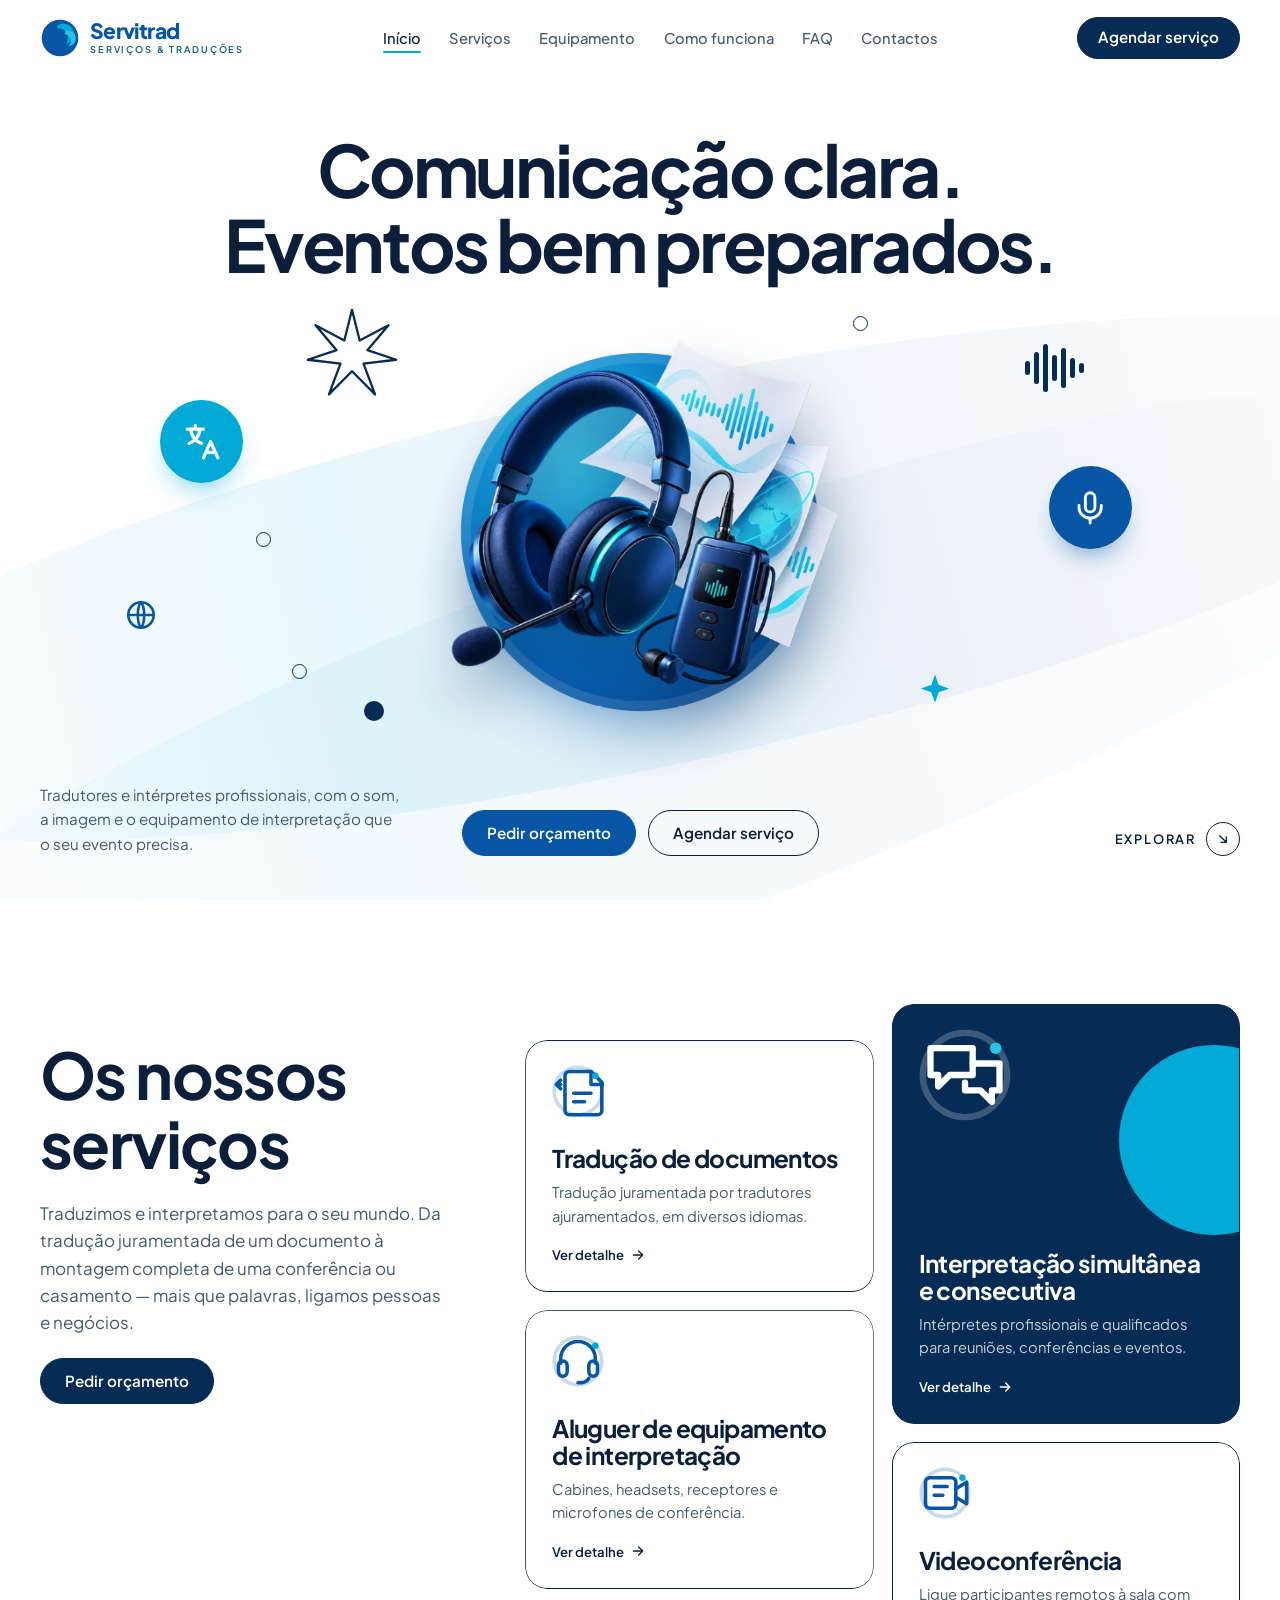
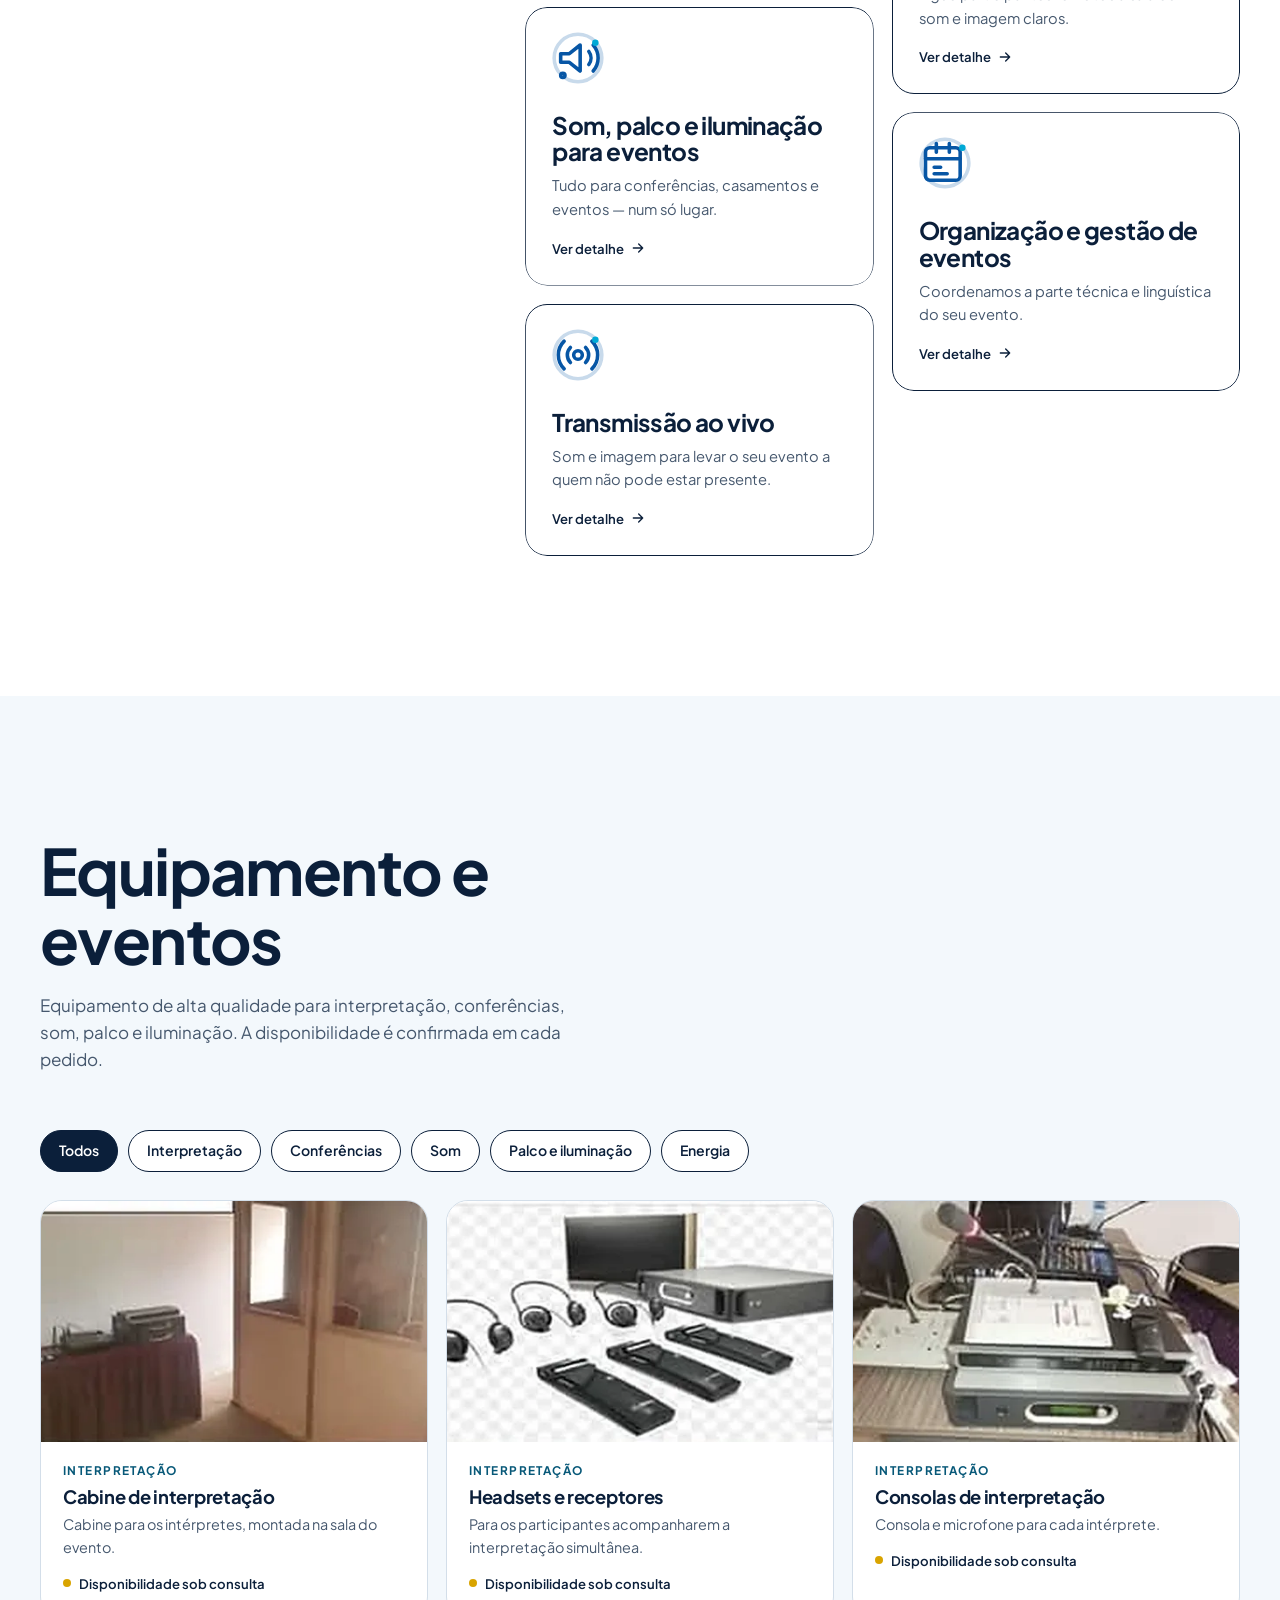
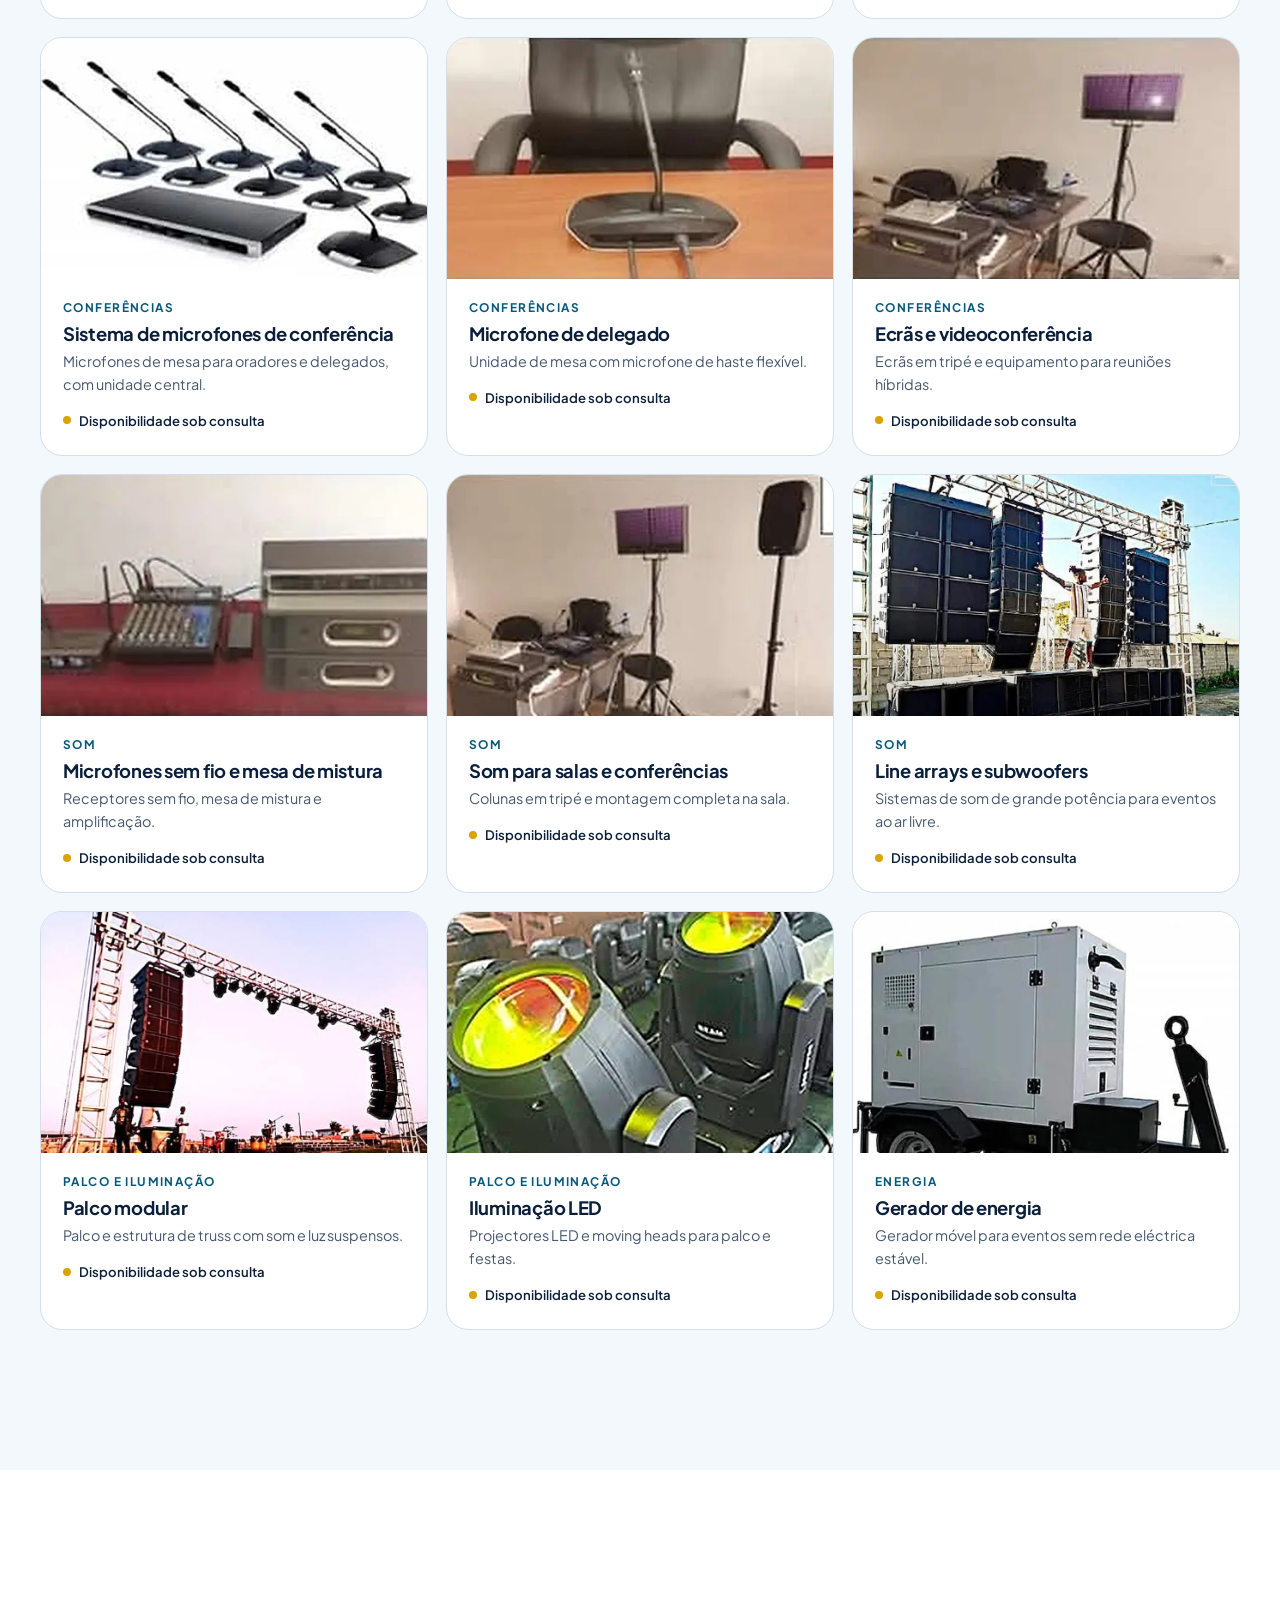
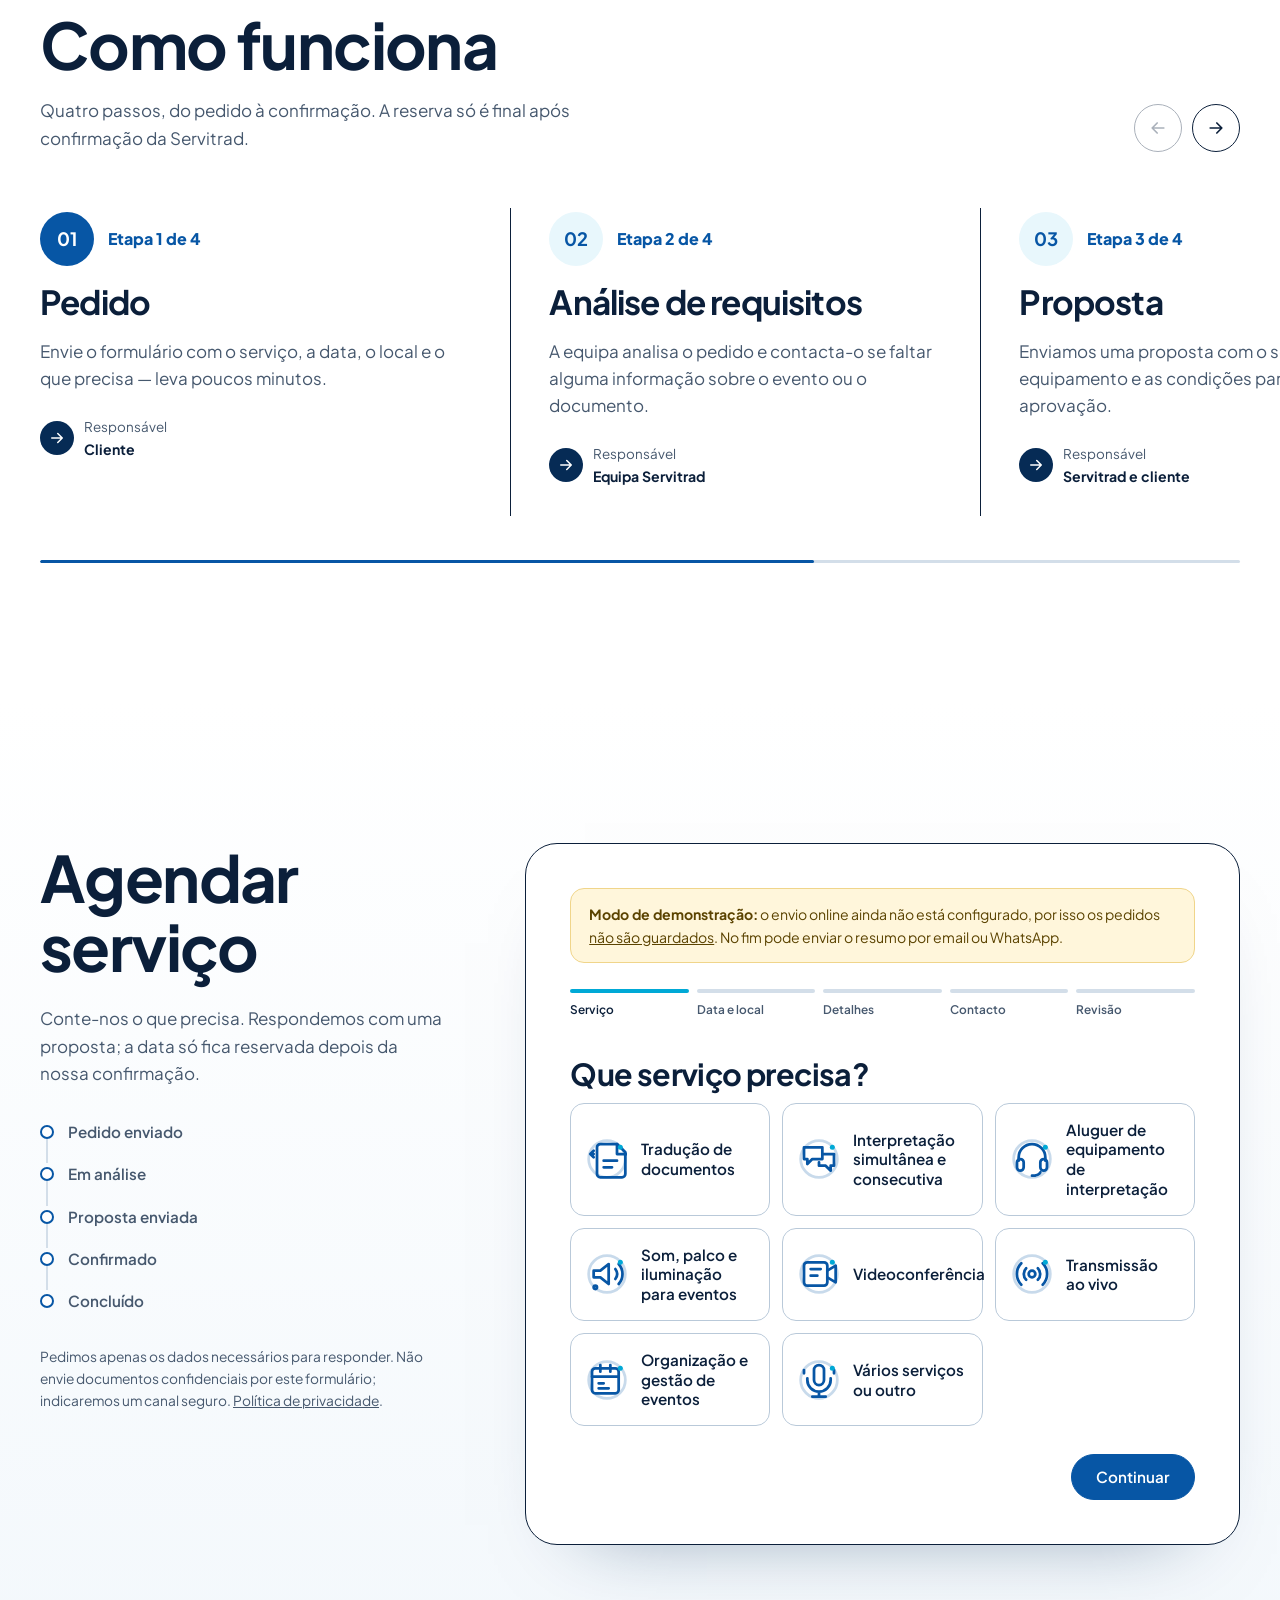
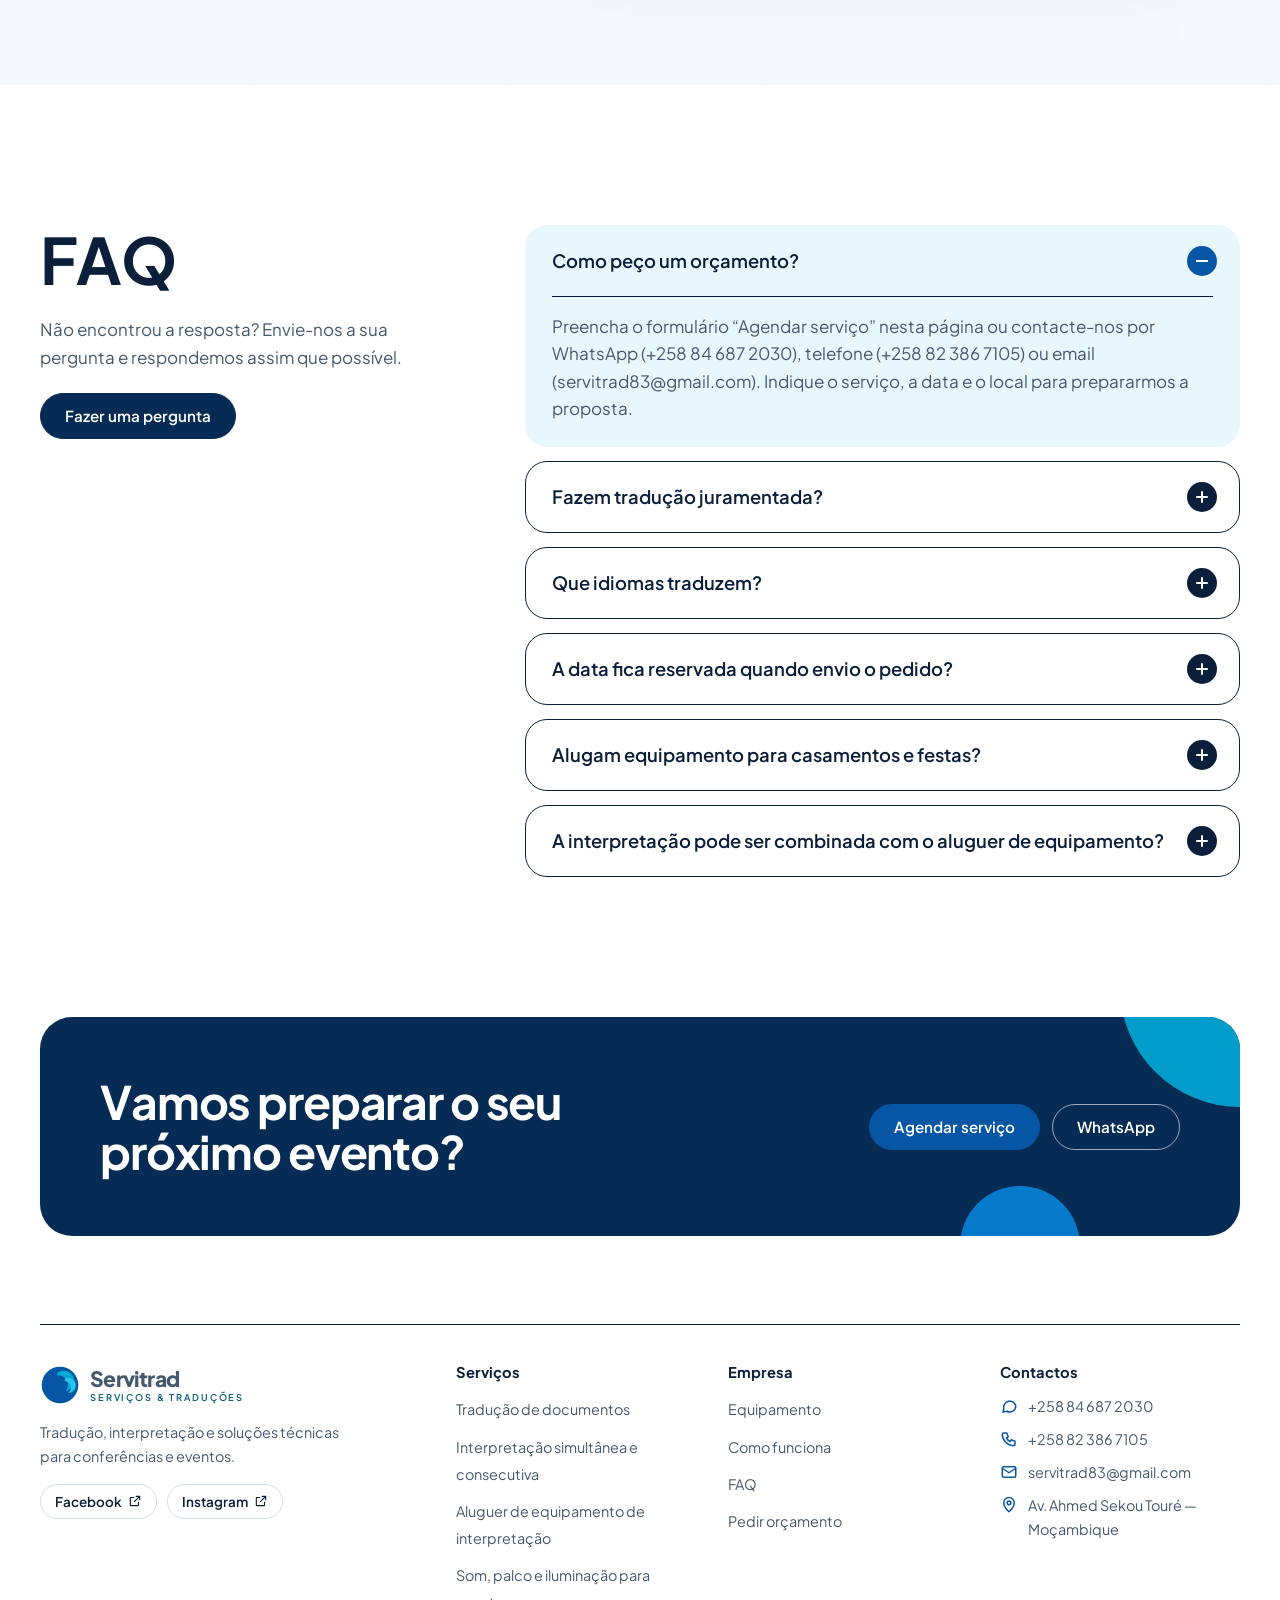
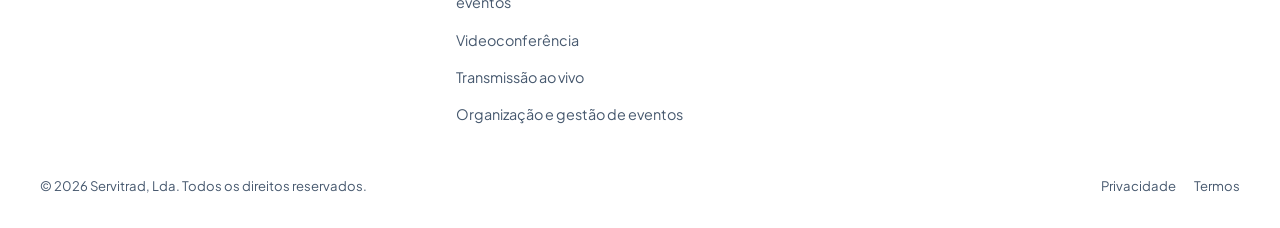
==== commit f7b11796: "Conteúdo real da Servitrad: serviços, equipamento com fotografias e contactos - Serviços alinhados c" ====
--- a/index.html
+++ b/index.html
@@ -4,7 +4,7 @@
   <meta charset="utf-8">
   <meta name="viewport" content="width=device-width, initial-scale=1">
   <title>Servitrad — Tradução, interpretação e soluções para eventos</title>
-  <meta name="description" content="Servitrad, Lda: tradução de documentos, interpretação de conferências, aluguer de equipamento áudio, videoconferência e transmissão ao vivo em Moçambique.">
+  <meta name="description" content="Servitrad, Lda: tradução juramentada de documentos, interpretação simultânea e consecutiva, aluguer de equipamento de interpretação, som, palco e iluminação, videoconferência e transmissão ao vivo em Moçambique.">
   <meta name="theme-color" content="#0756A5">
   <meta property="og:title" content="Servitrad — Comunicação clara. Eventos bem preparados.">
   <meta property="og:description" content="Tradução, interpretação e soluções técnicas para conferências e eventos.">
@@ -96,7 +96,7 @@
         </div>
 
         <div class="hero__foot">
-          <p class="hero__lead">Tradução e interpretação, com o equipamento áudio, a videoconferência e a transmissão ao vivo que o seu evento precisa.</p>
+          <p class="hero__lead">Tradutores e intérpretes profissionais, com o som, a imagem e o equipamento de interpretação que o seu evento precisa.</p>
           <div class="hero__ctas">
             <a class="btn btn--primary" href="#agendar" data-service-cta="">Pedir orçamento</a>
             <a class="btn btn--ghost" href="#agendar">Agendar serviço</a>
@@ -111,7 +111,7 @@
       <div class="container services__inner">
         <div class="services__intro" data-reveal>
           <h2 class="section-title" id="servicos-title" data-split>Os nossos serviços</h2>
-          <p>Da tradução de um documento à montagem técnica de uma conferência: tratamos da língua e da tecnologia para que a sua mensagem chegue a todos.</p>
+          <p>Traduzimos e interpretamos para o seu mundo. Da tradução juramentada de um documento à montagem completa de uma conferência ou casamento — mais que palavras, ligamos pessoas e negócios.</p>
           <a class="btn btn--dark" href="#agendar">Pedir orçamento</a>
         </div>
         <div class="services__grid" id="services-grid"><!-- preenchido por main.js --></div>
@@ -123,7 +123,7 @@
       <div class="container">
         <div class="section-head" data-reveal>
           <h2 class="section-title" id="equipamento-title" data-split>Equipamento e eventos</h2>
-          <p>Soluções de som, interpretação e vídeo para conferências e eventos. A disponibilidade é confirmada em cada pedido.</p>
+          <p>Equipamento de alta qualidade para interpretação, conferências, som, palco e iluminação. A disponibilidade é confirmada em cada pedido.</p>
         </div>
         <div class="equipment__notice" id="equipment-notice" role="note" hidden>
           <strong>Conteúdo de exemplo.</strong> Os itens abaixo ilustram o catálogo e não representam o inventário real nem disponibilidade. Serão substituídos pelo equipamento da Servitrad.
@@ -224,11 +224,14 @@
               <div class="field">
                 <span class="label" id="lbl-req">Requisitos técnicos</span>
                 <div class="pill-group" role="group" aria-labelledby="lbl-req">
-                  <label class="pill"><input type="checkbox" name="requisitos" value="Sistema de interpretação"><span>Sistema de interpretação</span></label>
+                  <label class="pill"><input type="checkbox" name="requisitos" value="Intérpretes"><span>Intérpretes</span></label>
+                  <label class="pill"><input type="checkbox" name="requisitos" value="Cabines e headsets de interpretação"><span>Cabines e headsets</span></label>
                   <label class="pill"><input type="checkbox" name="requisitos" value="Microfones"><span>Microfones</span></label>
                   <label class="pill"><input type="checkbox" name="requisitos" value="Som para o espaço"><span>Som para o espaço</span></label>
                   <label class="pill"><input type="checkbox" name="requisitos" value="Videoconferência"><span>Videoconferência</span></label>
                   <label class="pill"><input type="checkbox" name="requisitos" value="Transmissão ao vivo"><span>Transmissão ao vivo</span></label>
+                  <label class="pill"><input type="checkbox" name="requisitos" value="Palco e iluminação"><span>Palco e iluminação</span></label>
+                  <label class="pill"><input type="checkbox" name="requisitos" value="Gerador de energia"><span>Gerador de energia</span></label>
                   <label class="pill"><input type="checkbox" name="requisitos" value="Não sei / preciso de aconselhamento"><span>Preciso de aconselhamento</span></label>
                 </div>
               </div>
@@ -345,7 +348,7 @@
   </dialog>
 
   <noscript>
-    <div class="noscript">Para ver todo o conteúdo e enviar pedidos, active o JavaScript. Contacto: +258 84 687 2030 · servitrad@hotmail.com</div>
+    <div class="noscript">Para ver todo o conteúdo e enviar pedidos, active o JavaScript. Contacto: WhatsApp +258 84 687 2030 · +258 82 386 7105 · servitrad83@gmail.com</div>
   </noscript>
 
   <script src="js/content.js"></script>
--- a/css/styles.css
+++ b/css/styles.css
@@ -231,6 +231,10 @@
 .eq-card:hover { transform: translateY(-4px); box-shadow: var(--shadow); border-color: var(--royal); }
 .eq-card__media { position: relative; aspect-ratio: 16 / 10; display: grid; place-items: center; background: radial-gradient(circle at 70% 30%, rgba(39,196,232,.35), transparent 55%), linear-gradient(140deg, var(--tint), #D7EAF7); overflow: hidden; }
 .eq-card__media img { width: 100%; height: 100%; object-fit: cover; }
+.eq-card__media:has(img) { background: #E9EEF3; }
+.eq-card__media:has(img)::after { display: none; }
+.eq-card__media img { transition: transform .6s var(--ease); }
+.eq-card:hover .eq-card__media img { transform: scale(1.05); }
 .eq-card__media .svc-icon { width: 84px; height: 84px; color: var(--royal); transition: transform .5s var(--ease); }
 .eq-card:hover .eq-card__media .svc-icon { transform: scale(1.08) rotate(-4deg); }
 .eq-card__media::after { content: ""; position: absolute; width: 120px; aspect-ratio: 1; border-radius: 50%; background: rgba(0,169,214,.18); left: -30px; bottom: -40px; }
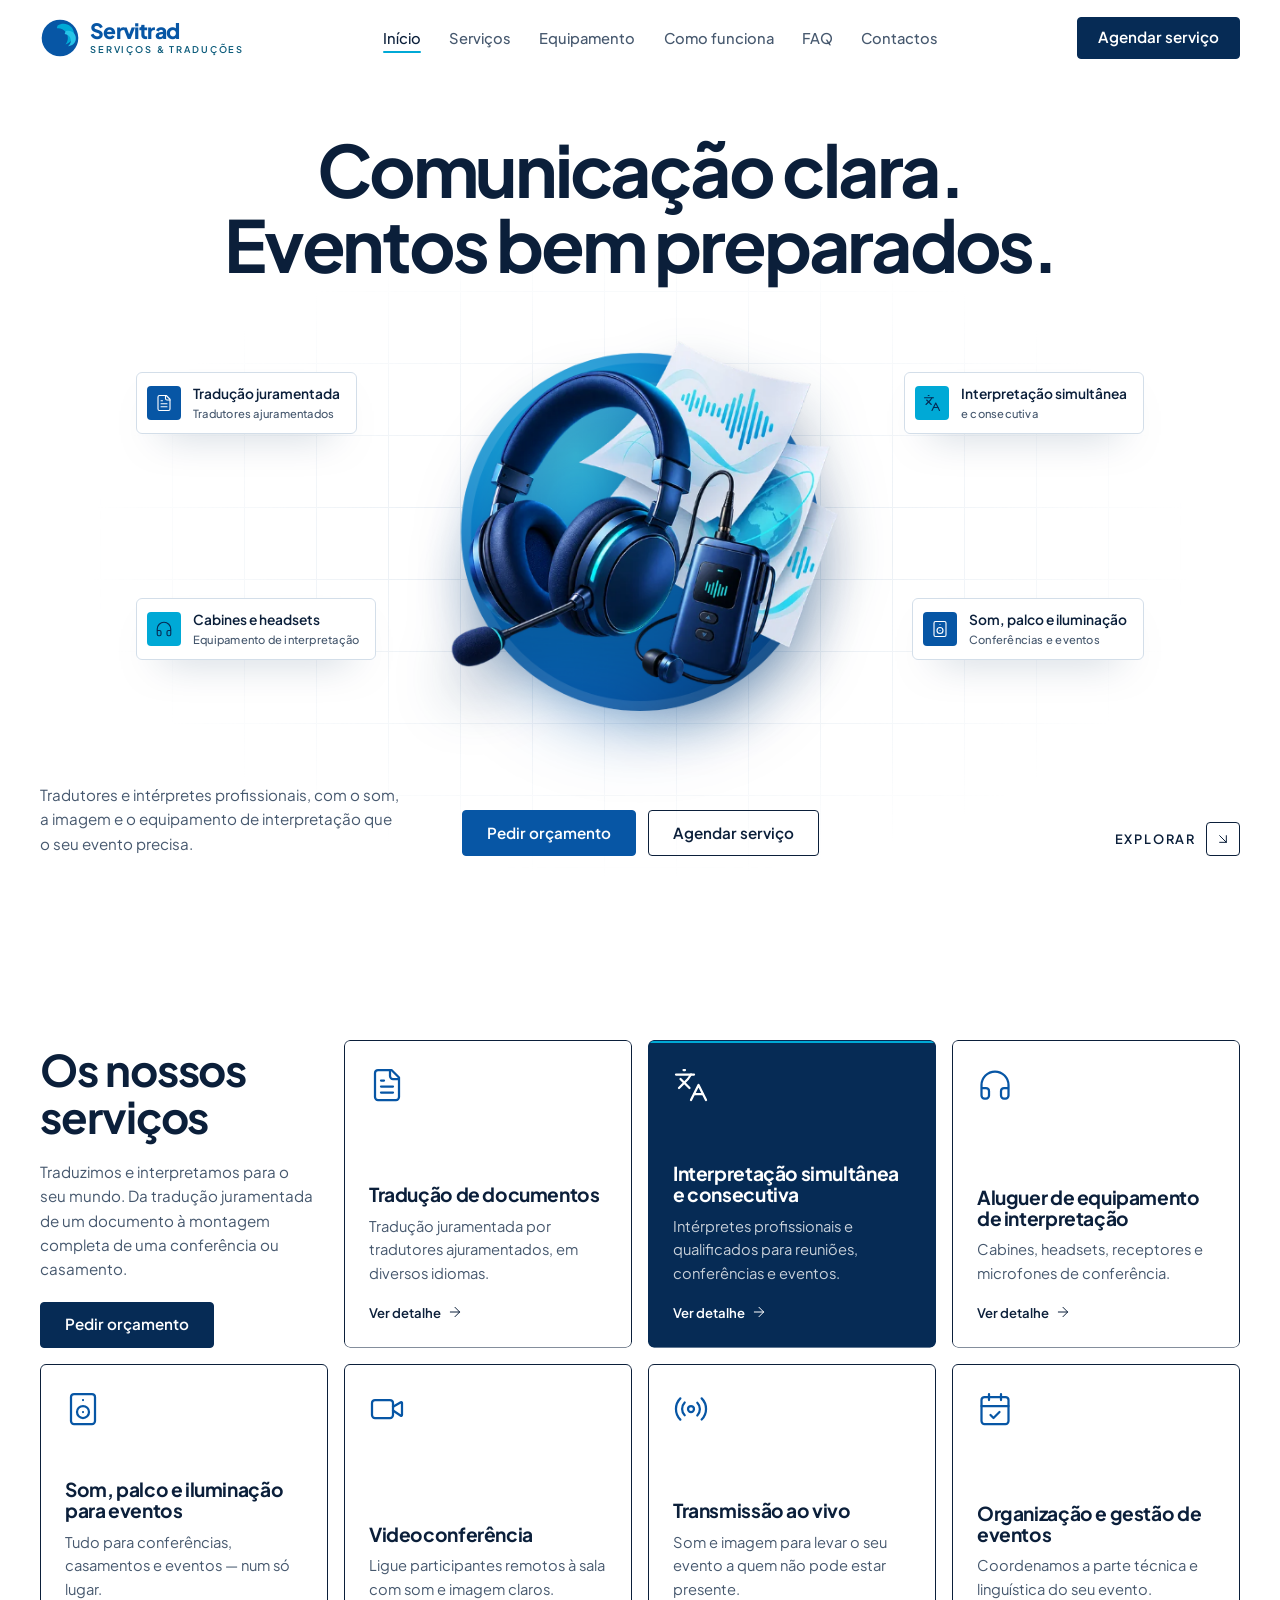
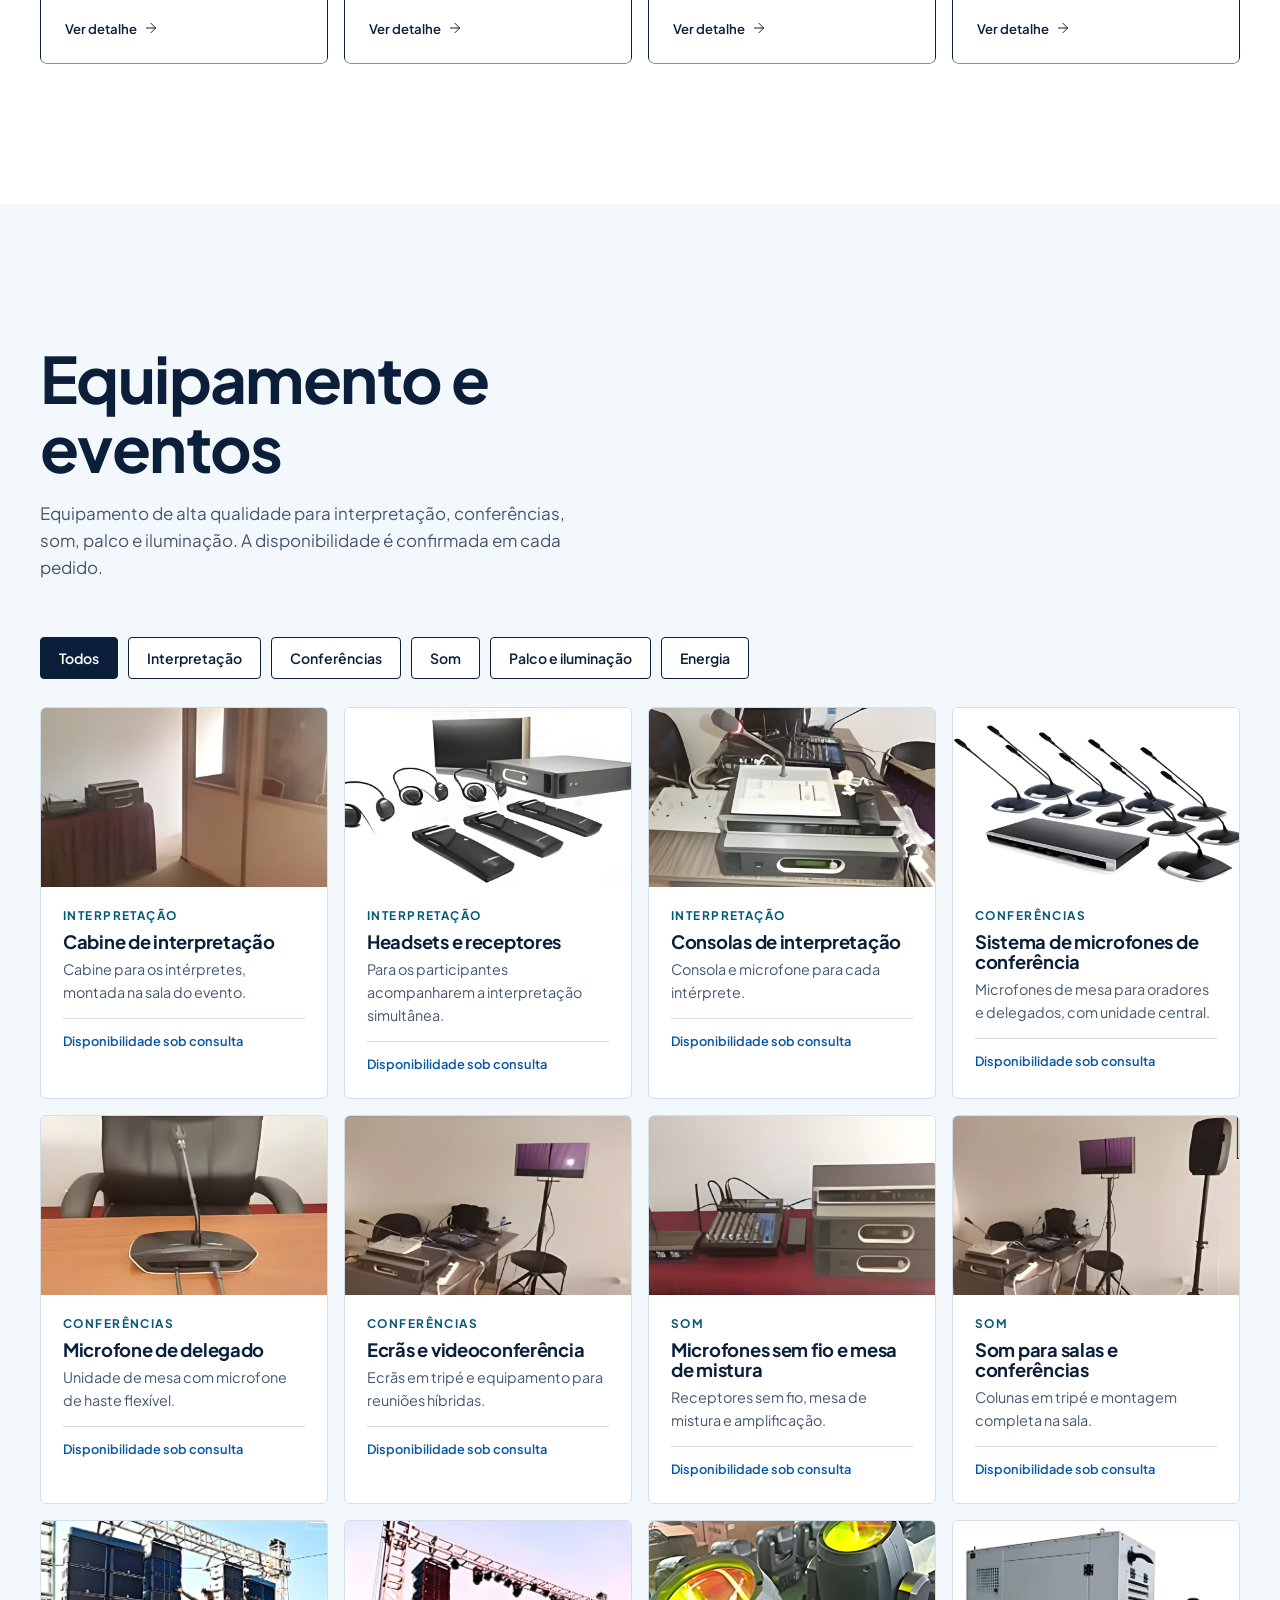
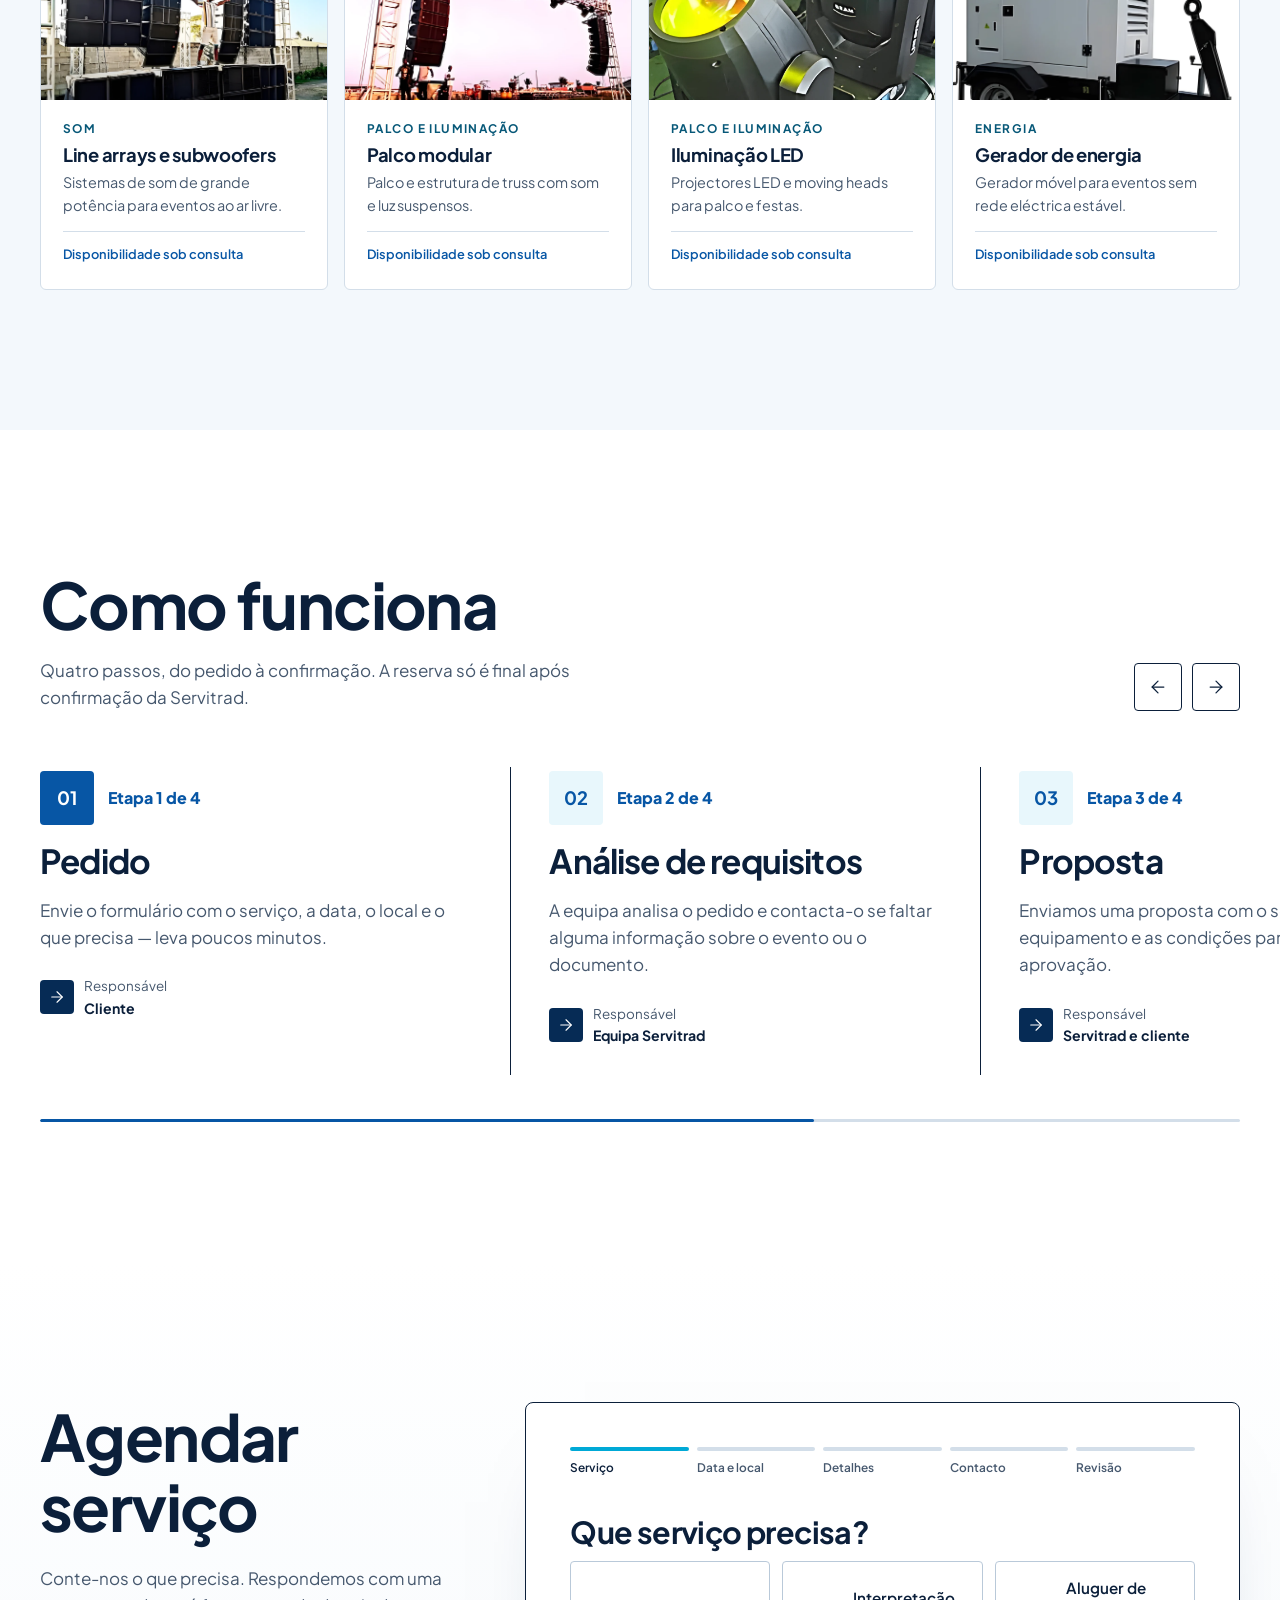
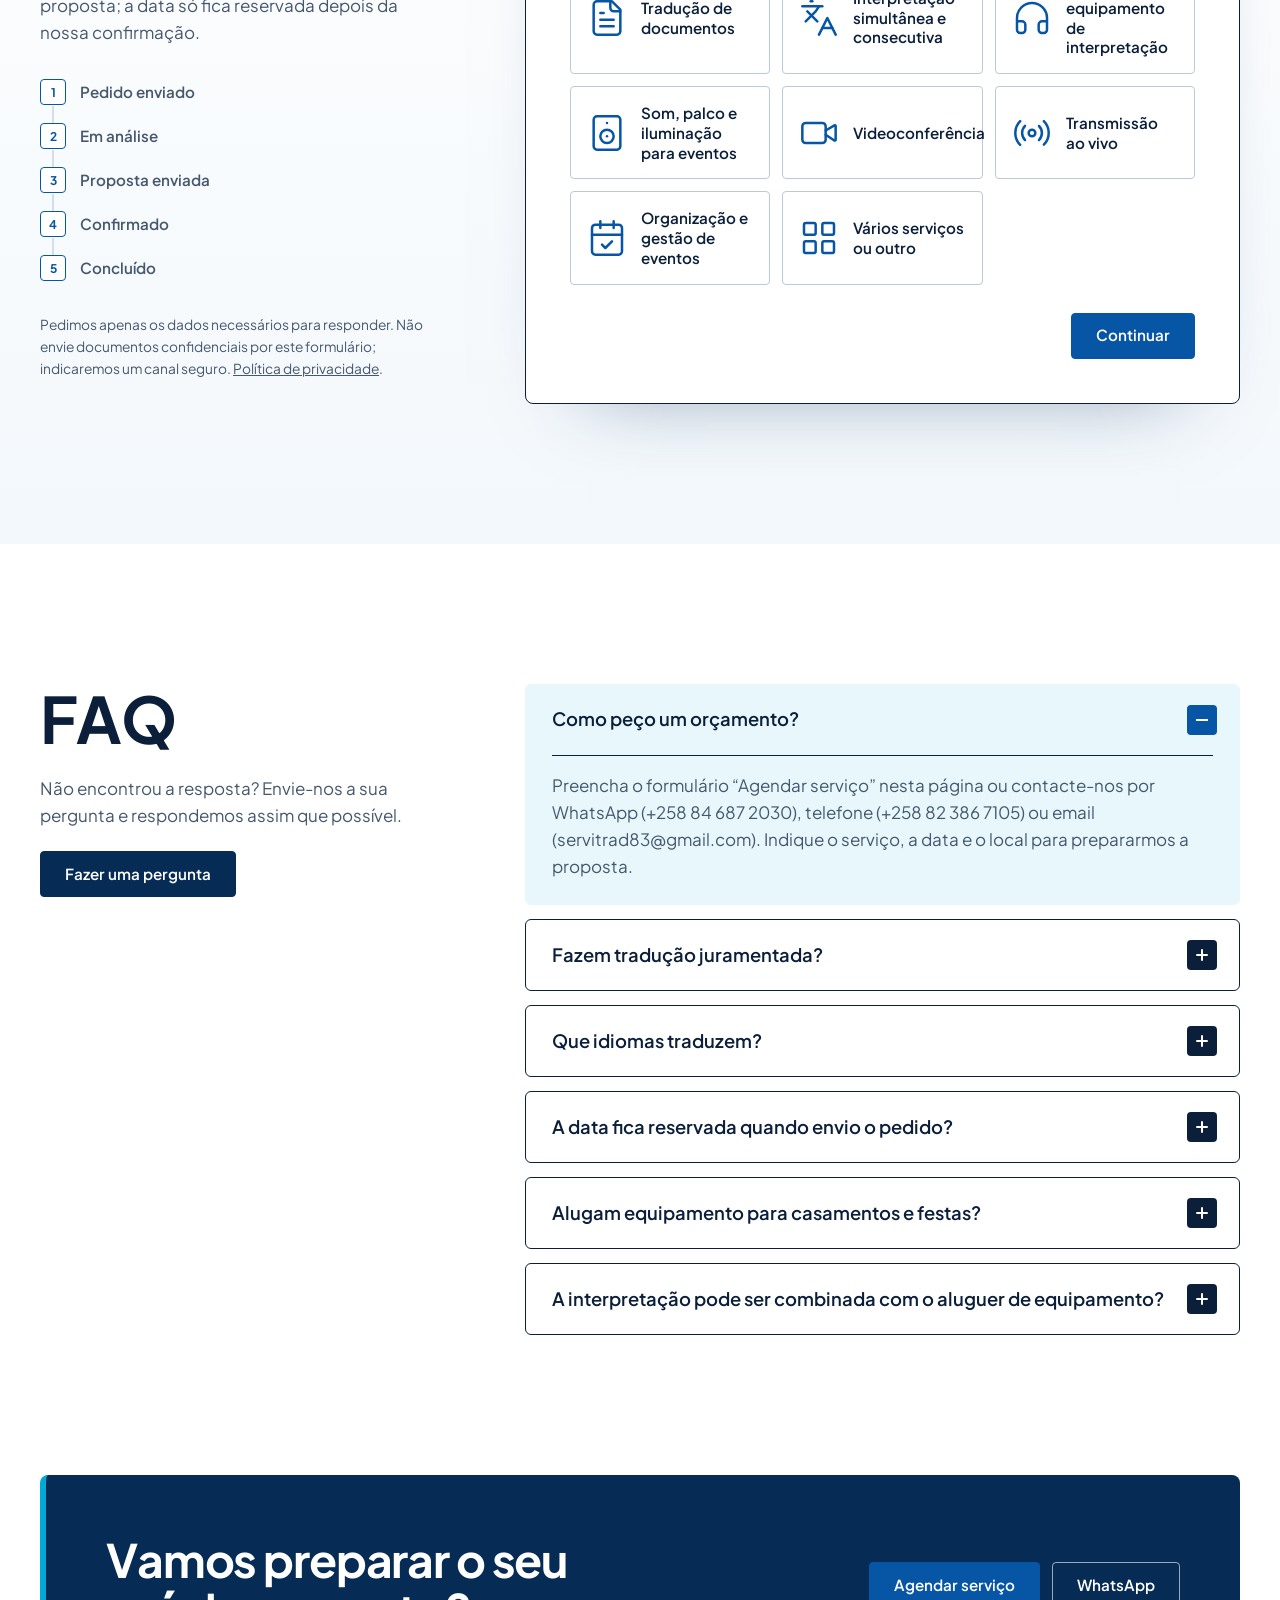
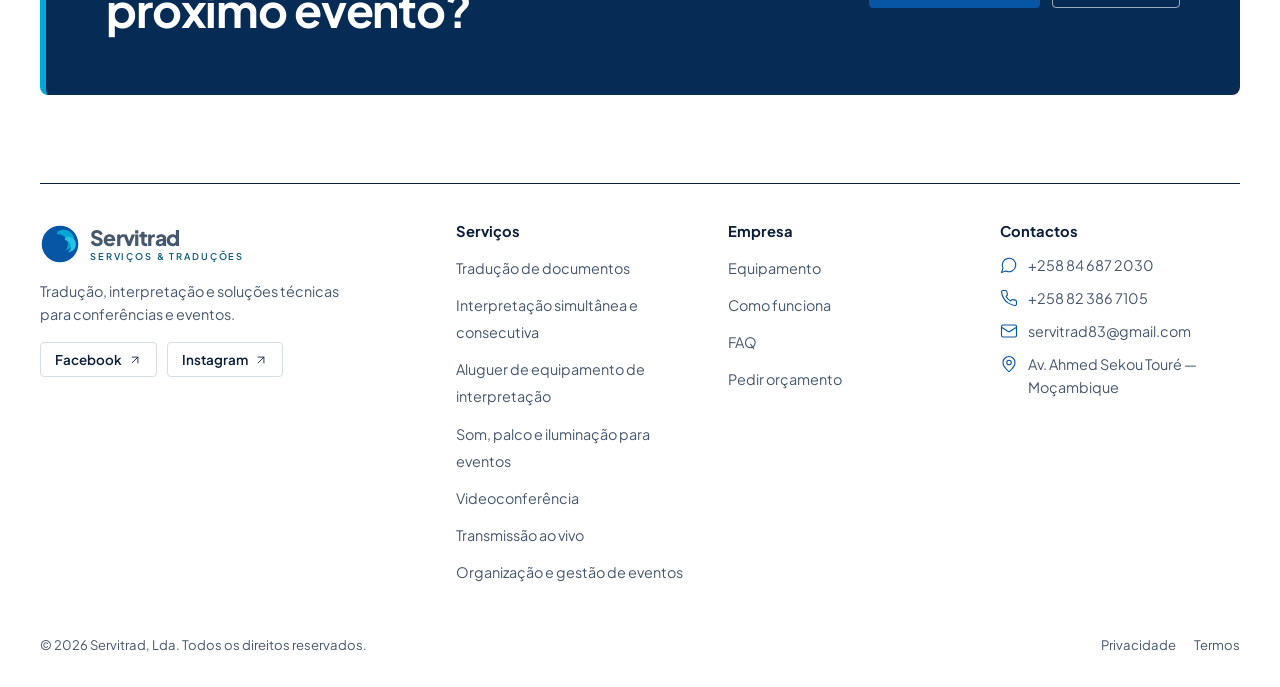
==== commit 9699d6e7: "Visual mais sóbrio: cantos rectos, grelha simétrica, ícones Lucide e fotos ampliadas - Raios reduzid" ====
--- a/index.html
+++ b/index.html
@@ -55,34 +55,16 @@
   <main id="conteudo">
     <!-- ============ HERO ============ -->
     <section class="hero" id="inicio" aria-labelledby="hero-title">
-      <div class="hero__bg" aria-hidden="true"><span class="hero__beam hero__beam--1"></span><span class="hero__beam hero__beam--2"></span></div>
+      <div class="hero__bg" aria-hidden="true"></div>
       <div class="container hero__inner">
         <h1 class="hero__title" id="hero-title" data-split>Comunicação clara.<br> Eventos bem preparados.</h1>
 
         <div class="hero__stage">
           <div class="hero__deco" aria-hidden="true">
-            <span class="deco deco--bubble" data-depth="0.6" data-float="-40">
-              <svg viewBox="0 0 24 24" fill="none" stroke="currentColor" stroke-width="1.8" stroke-linecap="round" stroke-linejoin="round"><path d="M4 5h9M8.5 3v2M6 5c0 4 3 7 6 8M11 5c0 4-3 7-6 8"/><path d="m13 21 4-9 4 9M14.5 18h5"/></svg>
-            </span>
-            <span class="deco deco--burst" data-depth="0.35" data-float="-90">
-              <svg viewBox="0 0 100 100"><path d="M50 4 58 36 88 20 66 46 96 56 62 60 74 92 50 68 26 92 38 60 4 56 34 46 12 20 42 36Z" fill="#fff" stroke="currentColor" stroke-width="2.4" stroke-linejoin="round"/></svg>
-            </span>
-            <span class="deco deco--ring deco--ring-1" data-depth="0.9" data-float="-30"></span>
-            <span class="deco deco--ring deco--ring-2" data-depth="0.5" data-float="-120"></span>
-            <span class="deco deco--ring deco--ring-3" data-depth="0.7" data-float="-60"></span>
-            <span class="deco deco--dot" data-depth="0.8" data-float="-70"></span>
-            <span class="deco deco--wave" data-depth="0.45" data-float="-110">
-              <i></i><i></i><i></i><i></i><i></i><i></i><i></i>
-            </span>
-            <span class="deco deco--mic" data-depth="0.55" data-float="-50">
-              <svg viewBox="0 0 24 24" fill="none" stroke="currentColor" stroke-width="1.8" stroke-linecap="round" stroke-linejoin="round"><path d="M12 3a3 3 0 0 0-3 3v6a3 3 0 0 0 6 0V6a3 3 0 0 0-3-3Z"/><path d="M5 11v1a7 7 0 0 0 14 0v-1M12 19v3"/></svg>
-            </span>
-            <span class="deco deco--spark" data-depth="0.3" data-float="-140">
-              <svg viewBox="0 0 24 24"><path d="M12 1l2.6 7.4L22 11l-7.4 2.6L12 21l-2.6-7.4L2 11l7.4-2.6Z" fill="currentColor"/></svg>
-            </span>
-            <span class="deco deco--globe" data-depth="0.65" data-float="-80">
-              <svg viewBox="0 0 24 24" fill="none" stroke="currentColor" stroke-width="1.8" stroke-linecap="round"><circle cx="12" cy="12" r="9"/><path d="M3 12h18M12 3c3 3.2 3 14.8 0 18M12 3c-3 3.2-3 14.8 0 18"/></svg>
-            </span>
+            <span class="chip chip--l1" data-depth="0.5" data-float="-60"><span class="chip__icon" data-icon="traducao"></span><span>Tradução juramentada<small>Tradutores ajuramentados</small></span></span>
+            <span class="chip chip--r1" data-depth="0.5" data-float="-60"><span class="chip__icon" data-icon="falar"></span><span>Interpretação simultânea<small>e consecutiva</small></span></span>
+            <span class="chip chip--l2" data-depth="0.8" data-float="-110"><span class="chip__icon" data-icon="interpretacao"></span><span>Cabines e headsets<small>Equipamento de interpretação</small></span></span>
+            <span class="chip chip--r2" data-depth="0.8" data-float="-110"><span class="chip__icon" data-icon="som"></span><span>Som, palco e iluminação<small>Conferências e eventos</small></span></span>
           </div>
 
           <div class="hero__orb" data-hero-orb>
@@ -108,13 +90,15 @@
 
     <!-- ============ SERVIÇOS ============ -->
     <section class="section services" id="servicos" aria-labelledby="servicos-title">
-      <div class="container services__inner">
-        <div class="services__intro" data-reveal>
-          <h2 class="section-title" id="servicos-title" data-split>Os nossos serviços</h2>
-          <p>Traduzimos e interpretamos para o seu mundo. Da tradução juramentada de um documento à montagem completa de uma conferência ou casamento — mais que palavras, ligamos pessoas e negócios.</p>
-          <a class="btn btn--dark" href="#agendar">Pedir orçamento</a>
-        </div>
-        <div class="services__grid" id="services-grid"><!-- preenchido por main.js --></div>
+      <div class="container">
+        <div class="services__grid" id="services-grid">
+          <div class="services__intro" data-reveal>
+            <h2 class="section-title" id="servicos-title" data-split>Os nossos serviços</h2>
+            <p>Traduzimos e interpretamos para o seu mundo. Da tradução juramentada de um documento à montagem completa de uma conferência ou casamento.</p>
+            <a class="btn btn--dark" href="#agendar">Pedir orçamento</a>
+          </div>
+          <!-- cartões preenchidos por main.js -->
+        </div>
       </div>
     </section>
 
@@ -168,9 +152,6 @@
         </div>
 
         <div class="booking__card" data-reveal>
-          <div class="demo-banner" id="demo-banner" role="note" hidden>
-            <strong>Modo de demonstração:</strong> o envio online ainda não está configurado, por isso os pedidos <u>não são guardados</u>. No fim pode enviar o resumo por email ou WhatsApp.
-          </div>
 
           <ol class="stepper" id="stepper" aria-label="Progresso do pedido"></ol>
 
--- a/css/styles.css
+++ b/css/styles.css
@@ -21,9 +21,9 @@
   --tint-2: #F3F8FC;
   --bg: #FFFFFF;
 
-  --radius-s: 14px;
-  --radius: 22px;
-  --radius-l: 32px;
+  --radius-s: 4px;
+  --radius: 6px;
+  --radius-l: 8px;
   --shadow: 0 18px 40px -22px rgba(6, 43, 85, .45);
   --ease: cubic-bezier(.22, .8, .24, 1);
   --container: 1200px;
@@ -36,7 +36,7 @@
 
 /* ---------- base ---------- */
 *, *::before, *::after { box-sizing: border-box; }
-html { scroll-behavior: smooth; scroll-padding-top: calc(var(--header-h) + 12px); -webkit-text-size-adjust: 100%; }
+html { overflow-x: clip; scroll-behavior: smooth; scroll-padding-top: calc(var(--header-h) + 12px); -webkit-text-size-adjust: 100%; }
 body {
   margin: 0;
   font-family: var(--font);
@@ -54,12 +54,15 @@
 p { margin: 0; }
 ul, ol { margin: 0; padding: 0; list-style: none; }
 [hidden] { display: none !important; }
+/* nada (animações de entrada incluídas) pode alargar a página no telemóvel */
+main, .site-footer { overflow-x: clip; }
+.faq, .equipment, .services, .booking { overflow-x: clip; }
 
 :focus-visible { outline: 3px solid var(--vivid); outline-offset: 3px; border-radius: 6px; }
 
 .container { width: 100%; max-width: calc(var(--container) + 2 * var(--gutter)); margin: 0 auto; padding-inline: var(--gutter); }
 .sr-only { position: absolute; width: 1px; height: 1px; overflow: hidden; clip: rect(0 0 0 0); white-space: nowrap; }
-.skip-link { position: absolute; left: 16px; top: -60px; z-index: 100; background: var(--ink); color: #fff; padding: 10px 16px; border-radius: 999px; text-decoration: none; }
+.skip-link { position: absolute; left: 16px; top: -60px; z-index: 100; background: var(--ink); color: #fff; padding: 10px 16px; border-radius: var(--radius-s); text-decoration: none; }
 .skip-link:focus { top: 12px; }
 
 .section { padding-block: clamp(72px, 11vw, 140px); position: relative; }
@@ -73,7 +76,7 @@
   --b-bg: var(--ink); --b-fg: #fff; --b-bd: var(--ink);
   display: inline-flex; align-items: center; justify-content: center; gap: .5em;
   min-height: 46px; padding: 0 24px;
-  border-radius: 999px; border: 1.5px solid var(--b-bd);
+  border-radius: var(--radius-s); border: 1.5px solid var(--b-bd);
   background: var(--b-bg); color: var(--b-fg);
   font-weight: 600; font-size: .95rem; text-decoration: none; cursor: pointer; white-space: nowrap;
   transition: transform .25s var(--ease), background-color .25s, color .25s, border-color .25s, box-shadow .25s;
@@ -91,7 +94,7 @@
 .btn[disabled] { opacity: .55; cursor: progress; transform: none; box-shadow: none; }
 
 .icon-btn {
-  width: 48px; height: 48px; border-radius: 50%;
+  width: 48px; height: 48px; border-radius: var(--radius-s);
   display: inline-grid; place-items: center;
   border: 1.5px solid var(--ink); background: #fff; color: var(--ink); cursor: pointer;
   transition: background-color .25s, color .25s, transform .25s var(--ease), opacity .25s;
@@ -129,7 +132,7 @@
 .main-nav__cta-mobile { display: none; }
 .site-header__cta { min-height: 42px; padding-inline: 20px; }
 
-.nav-toggle { display: none; width: 46px; height: 46px; border-radius: 50%; border: 1.5px solid var(--ink); background: #fff; cursor: pointer; position: relative; }
+.nav-toggle { display: none; width: 46px; height: 46px; border-radius: var(--radius-s); border: 1.5px solid var(--ink); background: #fff; cursor: pointer; position: relative; }
 .nav-toggle__bar { position: absolute; left: 13px; right: 13px; height: 2px; background: var(--ink); border-radius: 2px; transition: transform .3s var(--ease), top .3s var(--ease); }
 .nav-toggle__bar:nth-of-type(2) { top: 18px; }
 .nav-toggle__bar:nth-of-type(3) { top: 25px; }
@@ -138,10 +141,10 @@
 
 /* ---------- HERO ---------- */
 .hero { position: relative; overflow: hidden; padding-top: clamp(28px, 5vw, 56px); padding-bottom: clamp(28px, 4vw, 44px); min-height: calc(100svh - var(--header-h)); display: flex; }
-.hero__bg { position: absolute; inset: 0; pointer-events: none; }
-.hero__beam { position: absolute; width: 140%; height: 46%; left: -20%; border-radius: 50%; background: linear-gradient(90deg, rgba(0,169,214,0), rgba(0,169,214,.09), rgba(7,86,165,.05), rgba(0,169,214,0)); transform: rotate(-12deg); }
-.hero__beam--1 { top: 38%; }
-.hero__beam--2 { top: 58%; opacity: .6; transform: rotate(-20deg); }
+.hero__bg { position: absolute; inset: 0; pointer-events: none; opacity: .55;
+  background-image: linear-gradient(var(--line-soft) 1px, transparent 1px), linear-gradient(90deg, var(--line-soft) 1px, transparent 1px);
+  background-size: 72px 72px; background-position: center -1px;
+  -webkit-mask-image: radial-gradient(ellipse 60% 55% at 50% 58%, #000 20%, transparent 72%); mask-image: radial-gradient(ellipse 60% 55% at 50% 58%, #000 20%, transparent 72%); }
 .hero__inner { position: relative; display: flex; flex-direction: column; align-items: center; flex: 1; }
 .hero__title { text-align: center; font-size: clamp(2.3rem, 5.6vw, 5rem); line-height: 1.04; letter-spacing: -0.045em; font-weight: 700; text-wrap: balance; }
 
@@ -152,100 +155,76 @@
 .hero__img { position: absolute; width: 112%; max-width: none; left: -6%; top: -9%; height: auto; filter: drop-shadow(0 30px 30px rgba(6,43,85,.35)); }
 
 .hero__deco { position: absolute; inset: 0; pointer-events: none; }
-.deco { position: absolute; display: grid; place-items: center; will-change: transform; color: var(--deep); }
-.deco--bubble { width: clamp(56px, 6.5vw, 84px); aspect-ratio: 1; border-radius: 50%; background: var(--cyan); color: #fff; left: 10%; top: 22%; box-shadow: 0 14px 30px -14px rgba(0,169,214,.8); }
-.deco--bubble svg { width: 52%; }
-.deco--burst { width: clamp(64px, 7.5vw, 104px); left: 22%; top: 2%; }
-.deco--ring { border: 1.6px solid var(--deep); border-radius: 50%; width: 15px; aspect-ratio: 1; }
-.deco--ring-1 { left: 18%; top: 50%; }
-.deco--ring-2 { right: 31%; top: 4%; }
-.deco--ring-3 { left: 21%; top: 78%; }
-.deco--dot { width: 20px; aspect-ratio: 1; border-radius: 50%; background: var(--deep); left: 27%; top: 86%; }
-.deco--wave { right: 13%; top: 10%; display: flex; gap: 4px; align-items: center; height: 48px; }
-.deco--wave i { display: block; width: 5px; border-radius: 3px; background: var(--deep); }
-.deco--wave i:nth-child(1) { height: 30%; } .deco--wave i:nth-child(2) { height: 65%; } .deco--wave i:nth-child(3) { height: 100%; }
-.deco--wave i:nth-child(4) { height: 55%; } .deco--wave i:nth-child(5) { height: 85%; } .deco--wave i:nth-child(6) { height: 40%; } .deco--wave i:nth-child(7) { height: 22%; }
-.deco--mic { width: clamp(56px, 6.5vw, 84px); aspect-ratio: 1; border-radius: 50%; background: var(--royal); color: #fff; right: 9%; top: 36%; box-shadow: 0 14px 30px -14px rgba(7,86,165,.8); }
-.deco--mic svg { width: 46%; }
-.deco--spark { width: 34px; right: 24%; top: 80%; color: var(--cyan); }
-.deco--globe { width: 34px; left: 7%; top: 64%; color: var(--royal); }
+.chip { position: absolute; display: inline-flex; align-items: center; gap: 12px; padding: 10px 16px 10px 10px; background: rgba(255,255,255,.92); border: 1px solid var(--line-soft); border-radius: var(--radius); box-shadow: 0 20px 40px -26px rgba(6,43,85,.55); font-size: .86rem; font-weight: 600; white-space: nowrap; color: var(--ink); will-change: transform; -webkit-backdrop-filter: blur(8px); backdrop-filter: blur(8px); }
+.chip__icon { width: 34px; height: 34px; display: grid; place-items: center; flex: none; background: var(--royal); color: #fff; border-radius: var(--radius-s); }
+.chip__icon svg { width: 18px; height: 18px; }
+.chip small { display: block; font-size: .7rem; font-weight: 500; color: var(--ink-soft); letter-spacing: .02em; }
+.chip--l1 { left: 8%; top: 16%; } .chip--r1 { right: 8%; top: 16%; }
+.chip--l2 { left: 8%; top: 64%; } .chip--r2 { right: 8%; top: 64%; }
+.chip--r1 .chip__icon, .chip--l2 .chip__icon { background: var(--cyan); color: var(--deep); }
 
 .hero__foot { width: 100%; display: grid; grid-template-columns: 1fr auto 1fr; align-items: end; gap: 24px; }
 .hero__lead { font-size: .95rem; color: var(--ink-soft); max-width: 33ch; }
 .hero__ctas { display: flex; gap: 12px; flex-wrap: wrap; justify-content: center; }
 .hero__explore { justify-self: end; display: inline-flex; align-items: center; gap: 10px; text-decoration: none; font-size: .8rem; letter-spacing: .14em; text-transform: uppercase; font-weight: 600; }
-.hero__explore-icon { width: 34px; height: 34px; border-radius: 50%; border: 1.5px solid var(--ink); display: grid; place-items: center; transition: background .25s, color .25s, transform .3s var(--ease); }
+.hero__explore-icon { width: 34px; height: 34px; border-radius: var(--radius-s); border: 1.5px solid var(--ink); display: grid; place-items: center; transition: background .25s, color .25s, transform .3s var(--ease); }
 .hero__explore-icon svg { width: 16px; height: 16px; }
 .hero__explore:hover .hero__explore-icon { background: var(--ink); color: #fff; transform: rotate(45deg); }
 
 /* ---------- SERVIÇOS ---------- */
-.services__inner { display: grid; grid-template-columns: minmax(0, 0.8fr) minmax(0, 1.4fr); gap: clamp(32px, 6vw, 88px); align-items: start; }
-.services__intro { display: grid; gap: 22px; justify-items: start; position: sticky; top: calc(var(--header-h) + 48px); }
-.services__grid { display: grid; grid-template-columns: 1fr 1fr; gap: 18px; align-items: start; }
-.services__col { display: grid; gap: 18px; }
-.services__col:nth-child(2) { margin-top: -36px; }
+/* grelha simétrica 4 × 2: introdução + 7 serviços */
+.services__grid { display: grid; grid-template-columns: repeat(4, minmax(0, 1fr)); gap: 16px; }
+.services__intro { display: grid; gap: 20px; align-content: start; justify-items: start; padding: 6px 12px 0 0; }
+.services__intro .section-title { font-size: clamp(2.1rem, 3.4vw, 3rem); }
+.services__intro p { font-size: .95rem; }
 
 .svc-card {
   --c-bg: #fff; --c-fg: var(--ink); --c-sub: var(--ink-soft);
   position: relative; overflow: hidden; isolation: isolate;
   display: flex; flex-direction: column; justify-content: flex-end; gap: 10px;
-  width: 100%; min-height: 236px; padding: 24px 26px 26px;
+  width: 100%; min-height: 300px; padding: 26px 24px 24px;
   text-align: left; cursor: pointer;
   background: var(--c-bg); color: var(--c-fg);
   border: 1.5px solid var(--line); border-radius: var(--radius);
   transition: transform .35s var(--ease), box-shadow .35s var(--ease), background-color .45s, color .45s, border-color .35s;
 }
-.svc-card h3 { font-size: clamp(1.3rem, 1.9vw, 1.6rem); margin-top: 18px; }
+.svc-card h3 { font-size: clamp(1.15rem, 1.5vw, 1.35rem); letter-spacing: -0.02em; margin-top: 18px; }
 .svc-card p { font-size: .92rem; color: var(--c-sub); transition: color .45s; }
-.svc-card .svc-card__icon { width: 52px; height: 52px; margin-bottom: auto; flex: none; color: var(--royal); transition: color .45s, transform .45s var(--ease); }
+.svc-card .svc-card__icon { width: 36px; height: 36px; margin-bottom: auto; flex: none; color: var(--royal); transition: color .45s, transform .45s var(--ease); }
 .svc-card .svc-card__more { display: inline-flex; align-items: center; gap: 6px; font-size: .82rem; font-weight: 600; margin-top: 6px; }
 .svc-card .svc-card__more svg { width: 16px; height: 16px; transition: transform .3s var(--ease); }
-.svc-card::before {
-  content: ""; position: absolute; z-index: -1; width: 150px; aspect-ratio: 1; border-radius: 50%;
-  background: var(--cyan); right: -64px; top: 24px;
-  transform: scale(0); transform-origin: 100% 50%; transition: transform .55s var(--ease), background-color .45s;
-}
-.svc-card:hover, .svc-card:focus-visible { transform: translateY(-6px); box-shadow: var(--shadow); }
-.svc-card:hover::before, .svc-card:focus-visible::before { transform: scale(1); background: var(--tint); }
+.svc-card::after { content: ""; position: absolute; left: -1.5px; right: -1.5px; top: -1.5px; height: 3px; background: var(--cyan); transform: scaleX(0); transform-origin: left; transition: transform .5s var(--ease); }
+.svc-card:hover, .svc-card:focus-visible { transform: translateY(-4px); box-shadow: var(--shadow); border-color: var(--royal); }
+.svc-card:hover::after, .svc-card:focus-visible::after, .svc-card--featured::after { transform: scaleX(1); }
 .svc-card:hover .svc-card__more svg { transform: translateX(4px); }
-.svc-card:hover .svc-card__icon { transform: rotate(-6deg) scale(1.05); }
-.svc-card--tall { min-height: 420px; }
-.svc-card--tall .svc-card__icon { width: 92px; height: 92px; }
+.svc-card:hover .svc-card__icon { transform: translateY(-2px); }
 .svc-card--featured { --c-bg: var(--deep); --c-fg: #fff; --c-sub: rgba(255,255,255,.78); border-color: var(--deep); }
 .svc-card--featured .svc-card__icon { color: #fff; }
-.svc-card--featured::before { transform: scale(1); width: 190px; right: -70px; top: 40px; background: var(--cyan); }
-.svc-card--featured:hover::before { background: var(--cyan-2); transform: scale(1.08); }
-.svc-icon__ring { stroke: currentColor; opacity: .22; }
-.svc-icon__dot { fill: var(--cyan); }
-.svc-card--featured .svc-icon__dot { fill: var(--cyan-2); }
 
 /* ---------- EQUIPAMENTO ---------- */
 .equipment { background: var(--tint-2); }
 .equipment__notice { display: block; padding: 14px 18px; border-radius: var(--radius-s); background: #FFF6DB; border: 1px solid #F0D58A; color: #5B4300; font-size: .9rem; margin-bottom: 22px; }
 .filters { display: flex; flex-wrap: wrap; gap: 10px; margin-bottom: 28px; }
-.filter { min-height: 42px; padding: 0 18px; border-radius: 999px; border: 1.5px solid var(--ink); background: #fff; cursor: pointer; font-weight: 600; font-size: .88rem; transition: background-color .25s, color .25s; }
+.filter { min-height: 42px; padding: 0 18px; border-radius: var(--radius-s); border: 1.5px solid var(--ink); background: #fff; cursor: pointer; font-weight: 600; font-size: .88rem; transition: background-color .25s, color .25s; }
 .filter[aria-pressed="true"] { background: var(--ink); color: #fff; }
 .filter:hover:not([aria-pressed="true"]) { background: var(--tint); }
-.equipment__grid { display: grid; grid-template-columns: repeat(3, minmax(0, 1fr)); gap: 18px; }
+.equipment__grid { display: grid; grid-template-columns: repeat(4, minmax(0, 1fr)); gap: 16px; }
 .eq-card { background: #fff; border: 1.5px solid var(--line-soft); border-radius: var(--radius); overflow: hidden; display: flex; flex-direction: column; transition: transform .35s var(--ease), box-shadow .35s var(--ease), border-color .35s; }
 .eq-card:hover { transform: translateY(-4px); box-shadow: var(--shadow); border-color: var(--royal); }
 .eq-card__media { position: relative; aspect-ratio: 16 / 10; display: grid; place-items: center; background: radial-gradient(circle at 70% 30%, rgba(39,196,232,.35), transparent 55%), linear-gradient(140deg, var(--tint), #D7EAF7); overflow: hidden; }
 .eq-card__media img { width: 100%; height: 100%; object-fit: cover; }
 .eq-card__media:has(img) { background: #E9EEF3; }
-.eq-card__media:has(img)::after { display: none; }
 .eq-card__media img { transition: transform .6s var(--ease); }
 .eq-card:hover .eq-card__media img { transform: scale(1.05); }
 .eq-card__media .svc-icon { width: 84px; height: 84px; color: var(--royal); transition: transform .5s var(--ease); }
 .eq-card:hover .eq-card__media .svc-icon { transform: scale(1.08) rotate(-4deg); }
-.eq-card__media::after { content: ""; position: absolute; width: 120px; aspect-ratio: 1; border-radius: 50%; background: rgba(0,169,214,.18); left: -30px; bottom: -40px; }
-.badge { position: absolute; top: 14px; right: 14px; z-index: 1; font-size: .72rem; font-weight: 700; letter-spacing: .04em; padding: 4px 10px; border-radius: 999px; background: var(--ink); color: #fff; }
+.badge { position: absolute; top: 14px; right: 14px; z-index: 1; font-size: .72rem; font-weight: 700; letter-spacing: .04em; padding: 4px 10px; border-radius: var(--radius-s); background: var(--ink); color: #fff; }
 .badge--example { background: #FFE9A8; color: #4A3600; }
 .eq-card__body { padding: 20px 22px 24px; display: grid; gap: 6px; }
 .eq-card__cat { font-size: .74rem; letter-spacing: .12em; text-transform: uppercase; color: var(--petrol); font-weight: 700; }
 .eq-card h3 { font-size: 1.15rem; letter-spacing: -0.015em; }
 .eq-card p { font-size: .9rem; color: var(--ink-soft); }
-.eq-card__avail { margin-top: 8px; font-size: .82rem; font-weight: 600; color: var(--ink); display: flex; align-items: center; gap: 8px; }
-.eq-card__avail::before { content: ""; width: 8px; height: 8px; border-radius: 50%; background: #D9A400; }
+.eq-card__avail { margin-top: 8px; padding-top: 12px; border-top: 1px solid var(--line-soft); font-size: .8rem; font-weight: 600; color: var(--royal); }
 
 /* ---------- COMO FUNCIONA ---------- */
 .steps { overflow: hidden; }
@@ -264,19 +243,18 @@
 .step { flex: 0 0 min(82vw, 470px); scroll-snap-align: start; padding: 4px clamp(20px, 3vw, 40px) 8px; border-left: 1.5px solid var(--line); display: grid; gap: 18px; align-content: start; }
 .step:first-child { border-left: 0; padding-left: 0; }
 .step__num { display: flex; align-items: center; gap: 14px; font-weight: 800; font-size: 1rem; color: var(--royal); }
-.step__num b { display: grid; place-items: center; width: 54px; height: 54px; border-radius: 50%; background: var(--tint); font-size: 1.15rem; color: var(--royal); transition: background-color .4s, color .4s; }
+.step__num b { display: grid; place-items: center; width: 54px; height: 54px; border-radius: var(--radius-s); background: var(--tint); font-size: 1.15rem; color: var(--royal); transition: background-color .4s, color .4s; }
 .step:hover .step__num b, .step.is-current .step__num b { background: var(--royal); color: #fff; }
 .step h3 { font-size: clamp(1.6rem, 2.6vw, 2.15rem); }
 .step p { color: var(--ink-soft); max-width: 38ch; }
 .step__chip { display: inline-flex; align-items: center; gap: 10px; font-size: .84rem; color: var(--ink-soft); margin-top: 6px; }
-.step__chip span:first-child { width: 34px; height: 34px; border-radius: 50%; background: var(--deep); display: grid; place-items: center; }
+.step__chip span:first-child { width: 34px; height: 34px; border-radius: var(--radius-s); background: var(--deep); display: grid; place-items: center; }
 .step__chip span:first-child svg { width: 18px; height: 18px; color: #fff; }
 .step__chip strong { color: var(--ink); display: block; font-size: .88rem; }
 .step--final { background: var(--deep); color: #fff; border-radius: var(--radius); border-left: 0; padding: 30px clamp(22px, 3vw, 40px); margin-left: 24px; position: relative; overflow: hidden; }
 .step--final p { color: rgba(255,255,255,.8); }
 .step--final .step__num, .step--final .step__chip, .step--final .step__chip strong { color: #fff; }
 .step--final .step__num b { background: var(--cyan); color: var(--deep); }
-.step--final::after { content: ""; position: absolute; width: 180px; aspect-ratio: 1; border-radius: 50%; background: var(--cyan); opacity: .9; right: -80px; bottom: -80px; }
 .step--final > * { position: relative; z-index: 1; }
 .steps__progress { margin-top: 36px; height: 3px; border-radius: 3px; background: var(--line-soft); overflow: hidden; }
 .steps__progress span { display: block; height: 100%; width: 25%; background: var(--royal); border-radius: 3px; transform-origin: left; transition: width .2s linear; }
@@ -288,9 +266,11 @@
 .booking__privacy { font-size: .86rem; color: var(--ink-soft); }
 .status-list { display: grid; gap: 0; counter-reset: s; }
 .status-list li { position: relative; display: flex; align-items: center; gap: 14px; padding: 9px 0; font-weight: 600; font-size: .95rem; color: var(--ink-soft); }
-.status-list li span { width: 14px; height: 14px; border-radius: 50%; border: 2px solid var(--royal); background: #fff; flex: none; position: relative; z-index: 1; }
-.status-list li:not(:last-child)::after { content: ""; position: absolute; left: 6px; top: 28px; height: calc(100% - 18px); width: 2px; background: var(--line-soft); }
-.status-list li.is-done span { background: var(--royal); }
+.status-list li { counter-increment: s; }
+.status-list li span { width: 26px; height: 26px; border-radius: var(--radius-s); border: 1.5px solid var(--royal); background: #fff; flex: none; position: relative; z-index: 1; display: grid; place-items: center; font-size: .75rem; font-weight: 700; color: var(--royal); }
+.status-list li span::before { content: counter(s); }
+.status-list li:not(:last-child)::after { content: ""; position: absolute; left: 12px; top: 36px; height: calc(100% - 26px); width: 1.5px; background: var(--line-soft); }
+.status-list li.is-done span { background: var(--royal); color: #fff; }
 .status-list li.is-done { color: var(--ink); }
 
 .booking__card { background: #fff; border: 1.5px solid var(--line); border-radius: var(--radius-l); padding: clamp(22px, 4vw, 44px); box-shadow: 0 40px 80px -60px rgba(6,43,85,.5); }
@@ -334,7 +314,7 @@
 .pill-group { display: flex; flex-wrap: wrap; gap: 10px; }
 .pill { position: relative; cursor: pointer; }
 .pill input { position: absolute; opacity: 0; pointer-events: none; }
-.pill span { display: inline-flex; align-items: center; min-height: 42px; padding: 0 18px; border-radius: 999px; border: 1.5px solid #B9C9D9; font-size: .9rem; font-weight: 600; transition: background-color .2s, border-color .2s, color .2s; }
+.pill span { display: inline-flex; align-items: center; min-height: 42px; padding: 0 18px; border-radius: var(--radius-s); border: 1.5px solid #B9C9D9; font-size: .9rem; font-weight: 600; transition: background-color .2s, border-color .2s, color .2s; }
 .pill:hover span { border-color: var(--ink); }
 .pill input:checked + span { background: var(--deep); border-color: var(--deep); color: #fff; }
 .pill input:focus-visible + span { outline: 3px solid var(--vivid); outline-offset: 2px; }
@@ -356,7 +336,7 @@
 .form-result:focus { outline: none; }
 .form-result h3 { font-size: clamp(1.5rem, 2.6vw, 2rem); }
 .form-result p { color: var(--ink-soft); }
-.form-result__icon { width: 64px; height: 64px; border-radius: 50%; display: grid; place-items: center; background: var(--royal); color: #fff; }
+.form-result__icon { width: 64px; height: 64px; border-radius: var(--radius-s); display: grid; place-items: center; background: var(--royal); color: #fff; }
 .form-result__icon svg { width: 30px; }
 .form-result__icon--warn { background: #FFE9A8; color: #4A3600; }
 .form-result .status-list { margin-block: 4px; }
@@ -371,7 +351,7 @@
 .faq-item.is-open { background: var(--tint); border-color: var(--tint); }
 .faq-item h3 { font-size: inherit; letter-spacing: normal; }
 .faq-item__q { width: 100%; display: flex; align-items: center; justify-content: space-between; gap: 18px; padding: 20px 22px 20px 26px; background: none; border: 0; text-align: left; cursor: pointer; font-weight: 600; line-height: 1.35; font-size: clamp(1rem, 1.5vw, 1.15rem); border-radius: var(--radius); }
-.faq-item__icon { position: relative; flex: none; width: 30px; height: 30px; border-radius: 50%; background: var(--ink); transition: background-color .3s, transform .45s var(--ease); }
+.faq-item__icon { position: relative; flex: none; width: 30px; height: 30px; border-radius: var(--radius-s); background: var(--ink); transition: background-color .3s, transform .45s var(--ease); }
 .faq-item__icon::before, .faq-item__icon::after { content: ""; position: absolute; left: 50%; top: 50%; width: 12px; height: 2px; margin: -1px 0 0 -6px; background: #fff; border-radius: 2px; transition: transform .45s var(--ease); }
 .faq-item__icon::after { transform: rotate(90deg); }
 .faq-item.is-open .faq-item__icon { background: var(--royal); transform: rotate(180deg); }
@@ -388,18 +368,13 @@
 .article-card__media { position: relative; aspect-ratio: 16 / 9; border-radius: var(--radius); overflow: hidden; background: linear-gradient(140deg, var(--tint), #CFE7F6); }
 .article-card:nth-child(even) .article-card__media { background: linear-gradient(140deg, var(--royal), var(--cyan)); }
 .article-card__media img { width: 100%; height: 100%; object-fit: cover; transition: transform .6s var(--ease); }
-.article-card__media::before { content: ""; position: absolute; width: 46%; aspect-ratio: 1; border-radius: 50%; background: rgba(255,255,255,.35); left: 18%; top: 22%; transition: transform .6s var(--ease); }
-.article-card:hover .article-card__media::before, .article-card:hover .article-card__media img { transform: scale(1.06); }
 .article-card .badge { background: var(--ink); }
 .article-card h3 { font-size: clamp(1.2rem, 1.8vw, 1.45rem); letter-spacing: -0.02em; }
 .article-card p { color: var(--ink-soft); font-size: .93rem; }
 
 /* ---------- RODAPÉ ---------- */
 .site-footer { padding-bottom: 32px; }
-.site-footer__cta { position: relative; overflow: hidden; display: flex; align-items: center; justify-content: space-between; gap: 28px; flex-wrap: wrap; background: var(--deep); color: #fff; border-radius: var(--radius-l); padding: clamp(32px, 5vw, 60px); margin-bottom: clamp(56px, 8vw, 88px); }
-.site-footer__cta::before, .site-footer__cta::after { content: ""; position: absolute; border-radius: 50%; }
-.site-footer__cta::before { width: 240px; aspect-ratio: 1; background: var(--cyan); right: -120px; top: -150px; opacity: .9; }
-.site-footer__cta::after { width: 120px; aspect-ratio: 1; background: var(--vivid); right: 160px; bottom: -70px; }
+.site-footer__cta { border-left: 6px solid var(--cyan); position: relative; overflow: hidden; display: flex; align-items: center; justify-content: space-between; gap: 28px; flex-wrap: wrap; background: var(--deep); color: #fff; border-radius: var(--radius-l); padding: clamp(32px, 5vw, 60px); margin-bottom: clamp(56px, 8vw, 88px); }
 .site-footer__cta > * { position: relative; z-index: 1; }
 .site-footer__cta h2 { font-size: clamp(1.8rem, 3.6vw, 2.9rem); max-width: 18ch; }
 .site-footer__cta-actions { display: flex; gap: 12px; flex-wrap: wrap; }
@@ -411,12 +386,12 @@
 .site-footer__brand { display: grid; gap: 16px; align-content: start; justify-items: start; }
 .site-footer__brand p { color: var(--ink-soft); font-size: .9rem; max-width: 30ch; }
 .socials { display: flex !important; gap: 10px; }
-.socials a { display: inline-flex; align-items: center; gap: 6px; padding: 6px 14px; border: 1.5px solid var(--line-soft); border-radius: 999px; font-weight: 600; font-size: .84rem !important; color: var(--ink) !important; }
+.socials a { display: inline-flex; align-items: center; gap: 6px; padding: 6px 14px; border: 1.5px solid var(--line-soft); border-radius: var(--radius-s); font-weight: 600; font-size: .84rem !important; color: var(--ink) !important; }
 .socials a:hover { border-color: var(--ink); text-decoration: none !important; }
 .socials svg { width: 14px; height: 14px; }
 .contact-list li { display: flex; gap: 10px; align-items: flex-start; font-size: .9rem; color: var(--ink-soft); }
 .contact-list svg { width: 18px; height: 18px; flex: none; margin-top: 2px; color: var(--royal); }
-.contact-list .note { font-size: .76rem; color: #7A5A00; background: #FFF6DB; padding: 2px 8px; border-radius: 999px; }
+.contact-list .note { font-size: .76rem; color: #7A5A00; background: #FFF6DB; padding: 2px 8px; border-radius: var(--radius-s); }
 .site-footer__bottom { display: flex; justify-content: space-between; gap: 16px; flex-wrap: wrap; margin-top: 48px; font-size: .82rem; color: var(--ink-soft); }
 .site-footer__bottom ul { display: flex; gap: 18px; }
 .site-footer__bottom a { text-decoration: none; }
@@ -451,12 +426,11 @@
 /* Hero: entrada */
 .js.motion .hero__circle { transform: scale(.6); opacity: 0; transition: transform 1.1s var(--ease) .25s, opacity .8s ease .25s; }
 .js.motion .hero__img { opacity: 0; transform: translateY(40px) rotate(-8deg) scale(.9); transition: opacity 1s ease .5s, transform 1.3s var(--ease) .5s; }
-.js.motion .deco > * , .js.motion .deco--ring, .js.motion .deco--dot { transition: opacity .7s ease, transform .9s var(--ease); }
-.js.motion .hero__deco .deco { opacity: 0; transition: opacity .8s ease; transition-delay: calc(.7s + var(--d, 0) * 90ms); }
+.js.motion .chip { opacity: 0; transition: opacity .8s ease; transition-delay: calc(.8s + var(--d, 0) * 120ms); }
+.js.motion .hero.is-ready .chip { opacity: 1; }
 .js.motion .hero__foot { opacity: 0; transform: translateY(18px); transition: opacity .8s ease 1s, transform .9s var(--ease) 1s; }
 .js.motion .hero.is-ready .hero__circle { transform: none; opacity: 1; }
 .js.motion .hero.is-ready .hero__img { opacity: 1; transform: none; }
-.js.motion .hero.is-ready .hero__deco .deco { opacity: 1; }
 .js.motion .hero.is-ready .hero__foot { opacity: 1; transform: none; }
 
 /* Cartões de serviço: contorno "desenha-se", depois o conteúdo aparece */
@@ -466,11 +440,8 @@
 .js.motion .svc-card.is-visible > * { opacity: 1; transform: none; }
 .js.motion .svc-card--featured { --c-bg: #E9EEF3; --c-fg: var(--ink); --c-sub: var(--ink-soft); }
 .js.motion .svc-card--featured .svc-card__icon { color: var(--royal); }
-.js.motion .svc-card--featured::before { transform: scale(0); transition-delay: 0s; }
 .js.motion .svc-card--featured.is-filled { --c-bg: var(--deep); --c-fg: #fff; --c-sub: rgba(255,255,255,.78); }
 .js.motion .svc-card--featured.is-filled .svc-card__icon { color: #fff; }
-.js.motion .svc-card--featured.is-filled::before { transform: scale(1); }
-.js.motion .svc-card--featured.is-filled:hover::before { transform: scale(1.08); }
 
 /* Equipamento */
 .js.motion .eq-card { opacity: 0; transform: translateY(30px); transition: opacity .7s ease, transform .8s var(--ease), box-shadow .35s var(--ease), border-color .35s; transition-delay: calc(var(--i, 0) * 70ms), calc(var(--i, 0) * 70ms), 0s, 0s; }
@@ -482,7 +453,7 @@
 .js.motion .steps.is-visible .step { opacity: 1; transform: none; }
 
 /* FAQ: itens chegam da direita, desfasados */
-.js.motion .faq-item { opacity: 0; transform: translateX(calc(60px + var(--i, 0) * 30px)); transition: opacity .7s ease, transform .9s var(--ease), background-color .45s var(--ease), border-color .45s, box-shadow .3s; transition-delay: calc(var(--i, 0) * 110ms), calc(var(--i, 0) * 110ms), 0s, 0s, 0s; }
+.js.motion .faq-item { opacity: 0; transform: translateX(40px); transition: opacity .7s ease, transform .9s var(--ease), background-color .45s var(--ease), border-color .45s, box-shadow .3s; transition-delay: calc(var(--i, 0) * 110ms), calc(var(--i, 0) * 110ms), 0s, 0s, 0s; }
 .js.motion .faq__list.is-visible .faq-item { opacity: 1; transform: none; }
 
 /* Artigos */
@@ -497,6 +468,10 @@
 /* ==========================================================================
    RESPONSIVO
    ========================================================================== */
+@media (max-width: 1200px) {
+  .equipment__grid { grid-template-columns: repeat(3, minmax(0, 1fr)); }
+}
+
 @media (max-width: 1080px) {
   .site-header__cta { display: none; }
 }
@@ -520,8 +495,11 @@
   .main-nav__cta-mobile { display: inline-flex; align-self: flex-start; min-height: 52px; }
   body.nav-open { overflow: hidden; }
 
-  .services__inner, .faq__inner, .booking__inner { grid-template-columns: 1fr; }
-  .services__intro, .faq__intro, .booking__aside { position: static; }
+  .faq__inner, .booking__inner { grid-template-columns: 1fr; }
+  .services__grid { grid-template-columns: repeat(2, minmax(0, 1fr)); }
+  .services__intro { grid-column: 1 / -1; padding: 0 0 12px; }
+  .chip--l1, .chip--l2 { left: 0; } .chip--r1, .chip--r2 { right: 0; }
+  .faq__intro, .booking__aside { position: static; }
   .equipment__grid { grid-template-columns: repeat(2, minmax(0, 1fr)); }
   .site-footer__grid { grid-template-columns: 1fr 1fr; }
   .site-footer__brand { grid-column: 1 / -1; }
@@ -538,17 +516,14 @@
   .hero__title { font-size: clamp(1.9rem, 8.6vw, 2.6rem); }
   .hero__stage { margin-block: 20px 8px; }
   .hero__orb { width: min(64vw, 290px); }
-  .deco--burst, .deco--globe, .deco--ring-3, .deco--spark { display: none; }
-  .deco--bubble { width: 52px; left: 0; top: 2%; }
-  .deco--mic { width: 52px; right: 0; top: auto; bottom: 4%; }
-  .deco--wave { right: 2%; top: 2%; height: 32px; }
-  .deco--ring-1 { left: 4%; top: 70%; }
-  .deco--ring-2 { right: 20%; top: 0; }
-  .deco--dot { left: 8%; top: 88%; width: 14px; }
 
   .services__grid { grid-template-columns: 1fr; }
-  .services__col:nth-child(2) { margin-top: 0; }
-  .svc-card--tall { min-height: 340px; }
+  .svc-card { min-height: 230px; }
+  .chip { font-size: .74rem; padding: 7px 11px 7px 7px; gap: 8px; }
+  .chip__icon { width: 26px; height: 26px; } .chip__icon svg { width: 15px; height: 15px; }
+  .chip small { display: none; }
+  .chip--l1, .chip--r2 { display: none; }
+  .chip--r1 { top: 0; right: 0; } .chip--l2 { top: auto; bottom: 2%; left: 0; }
   .equipment__grid { grid-template-columns: 1fr; }
   .steps__head { flex-direction: column; align-items: stretch; }
   .steps__controls { justify-content: flex-end; }
